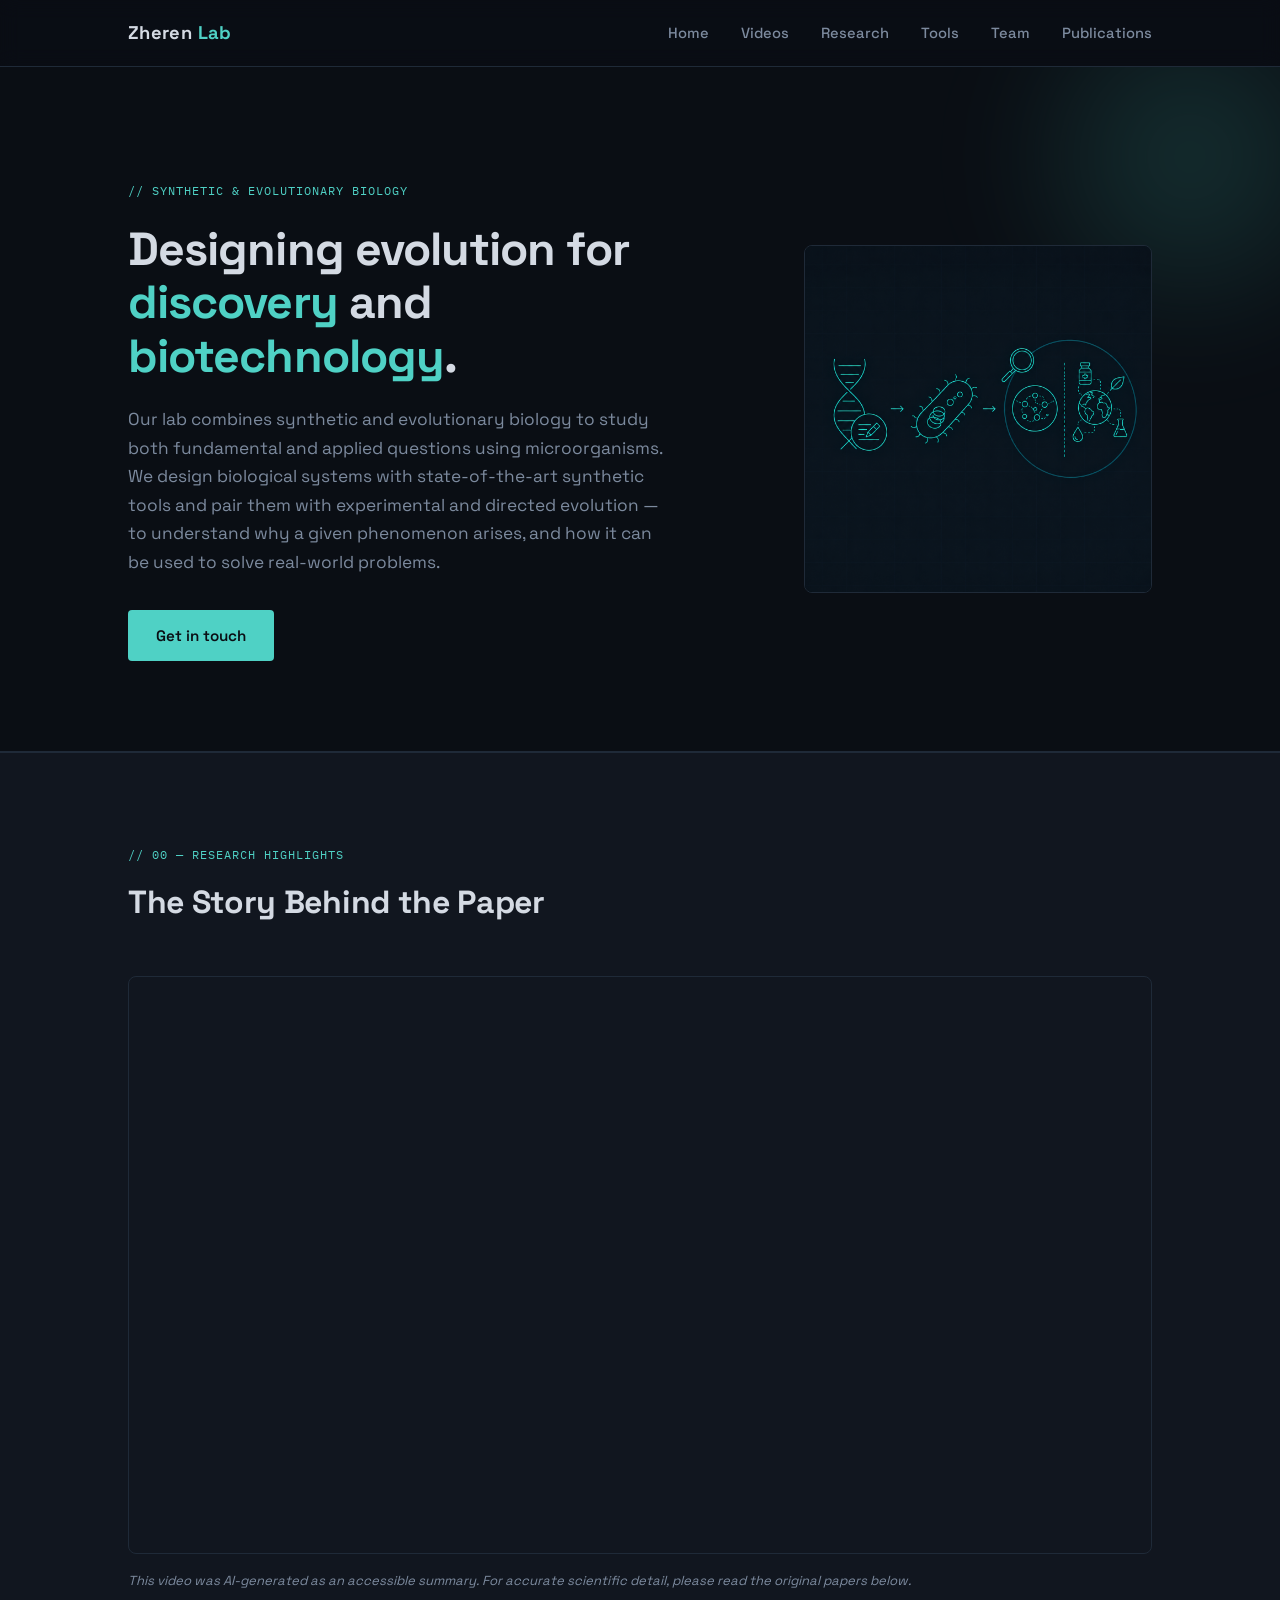
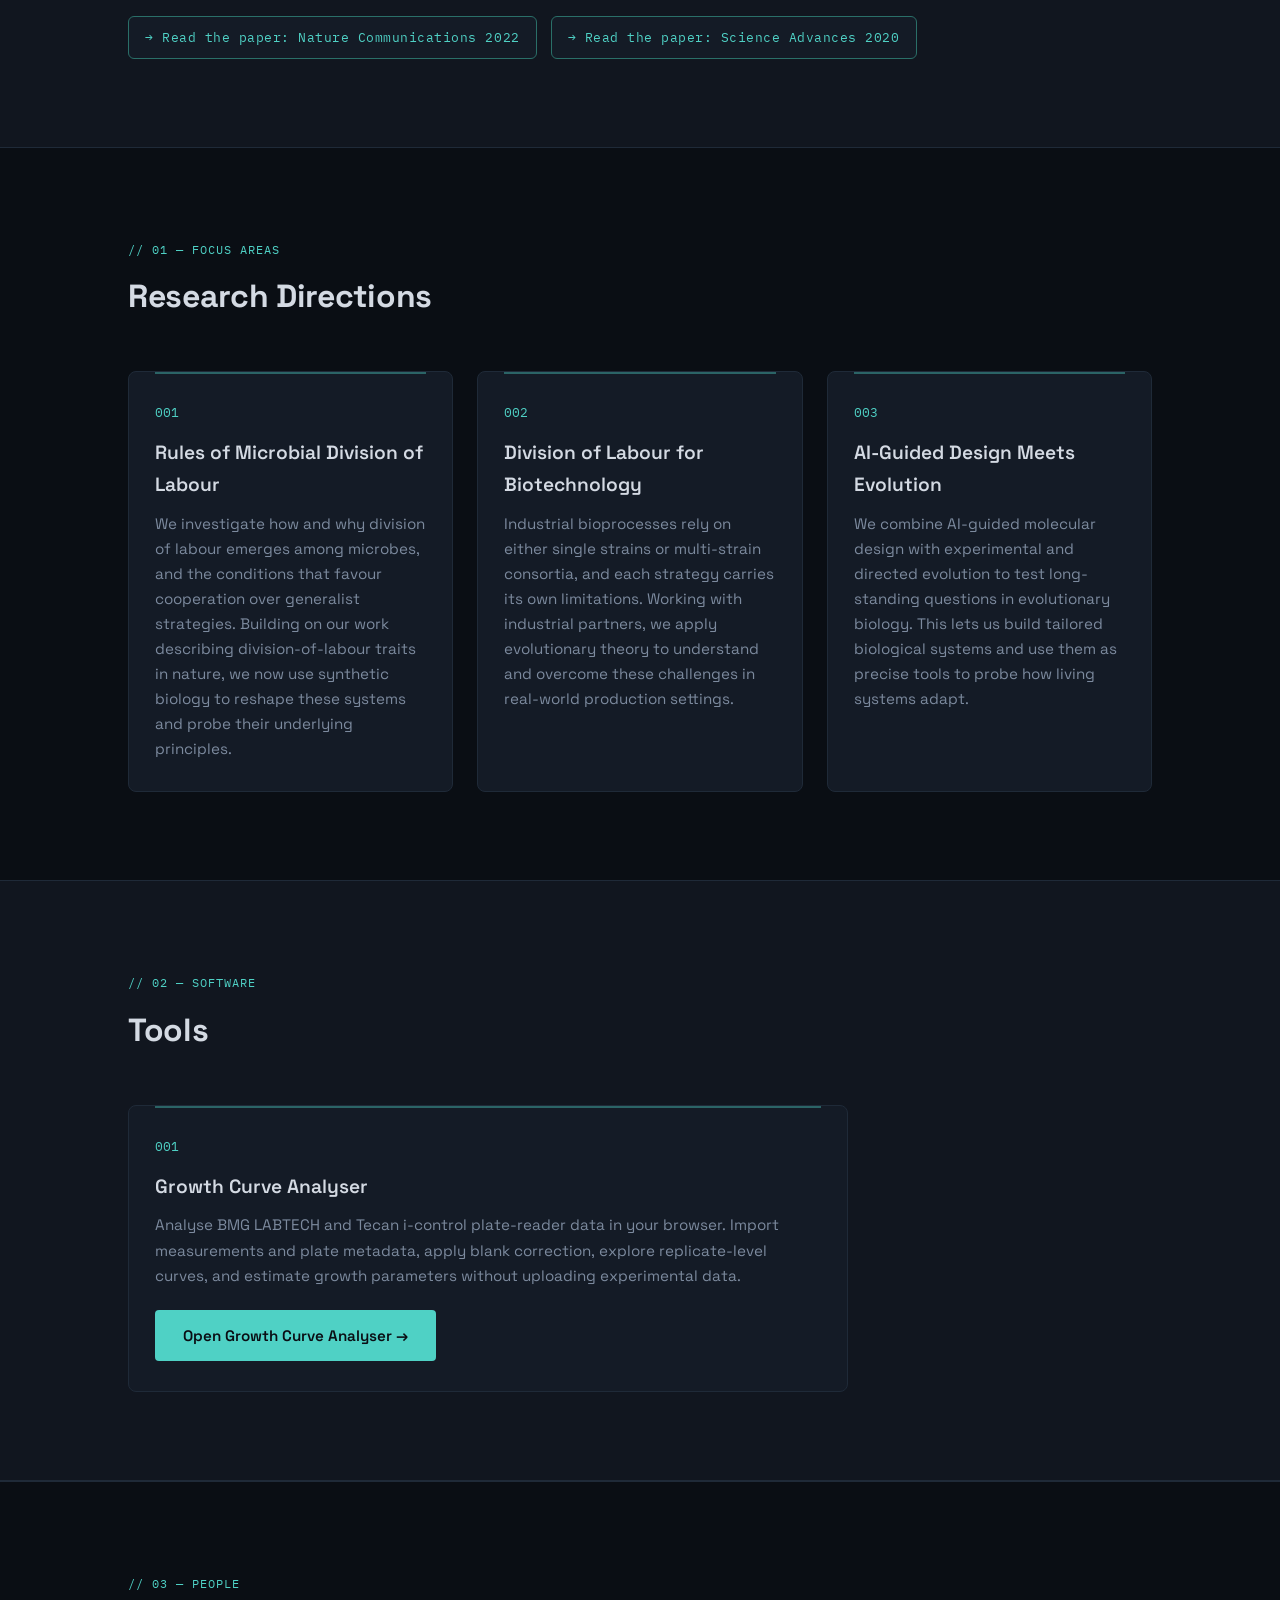
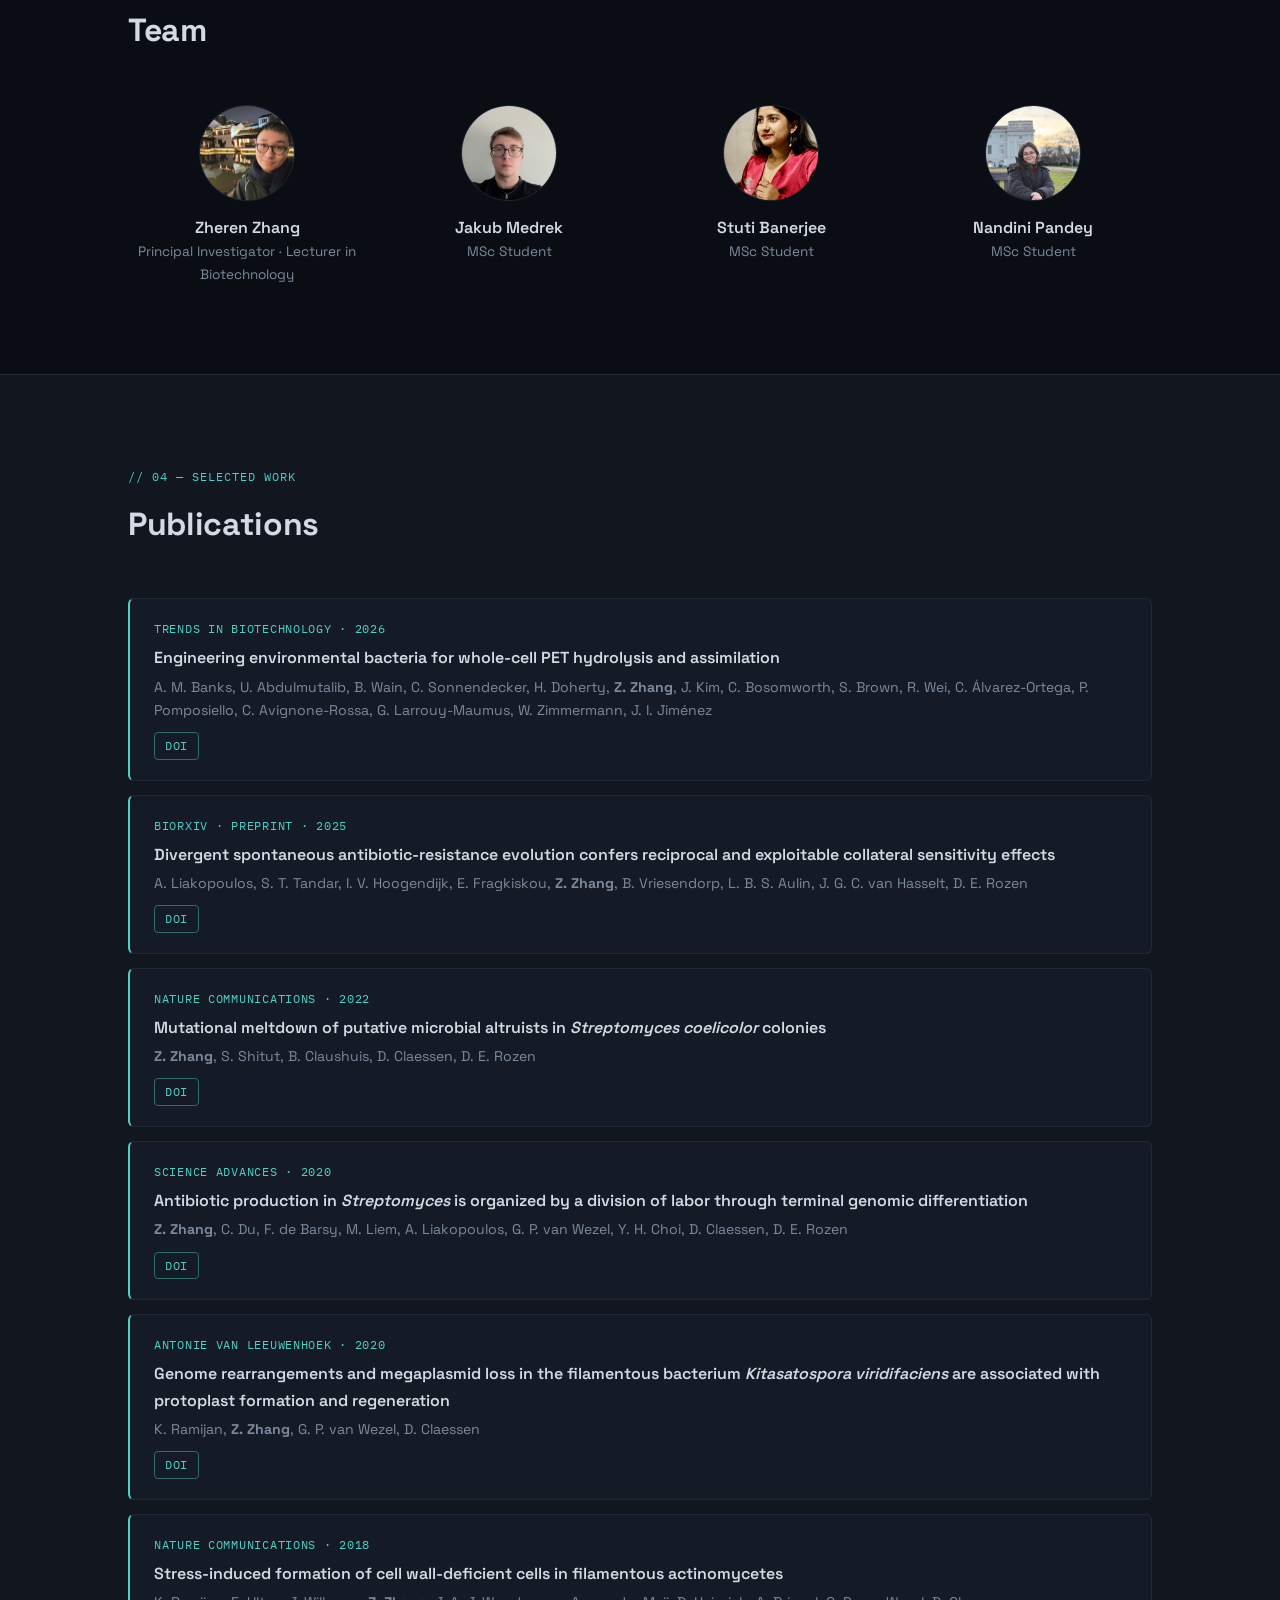
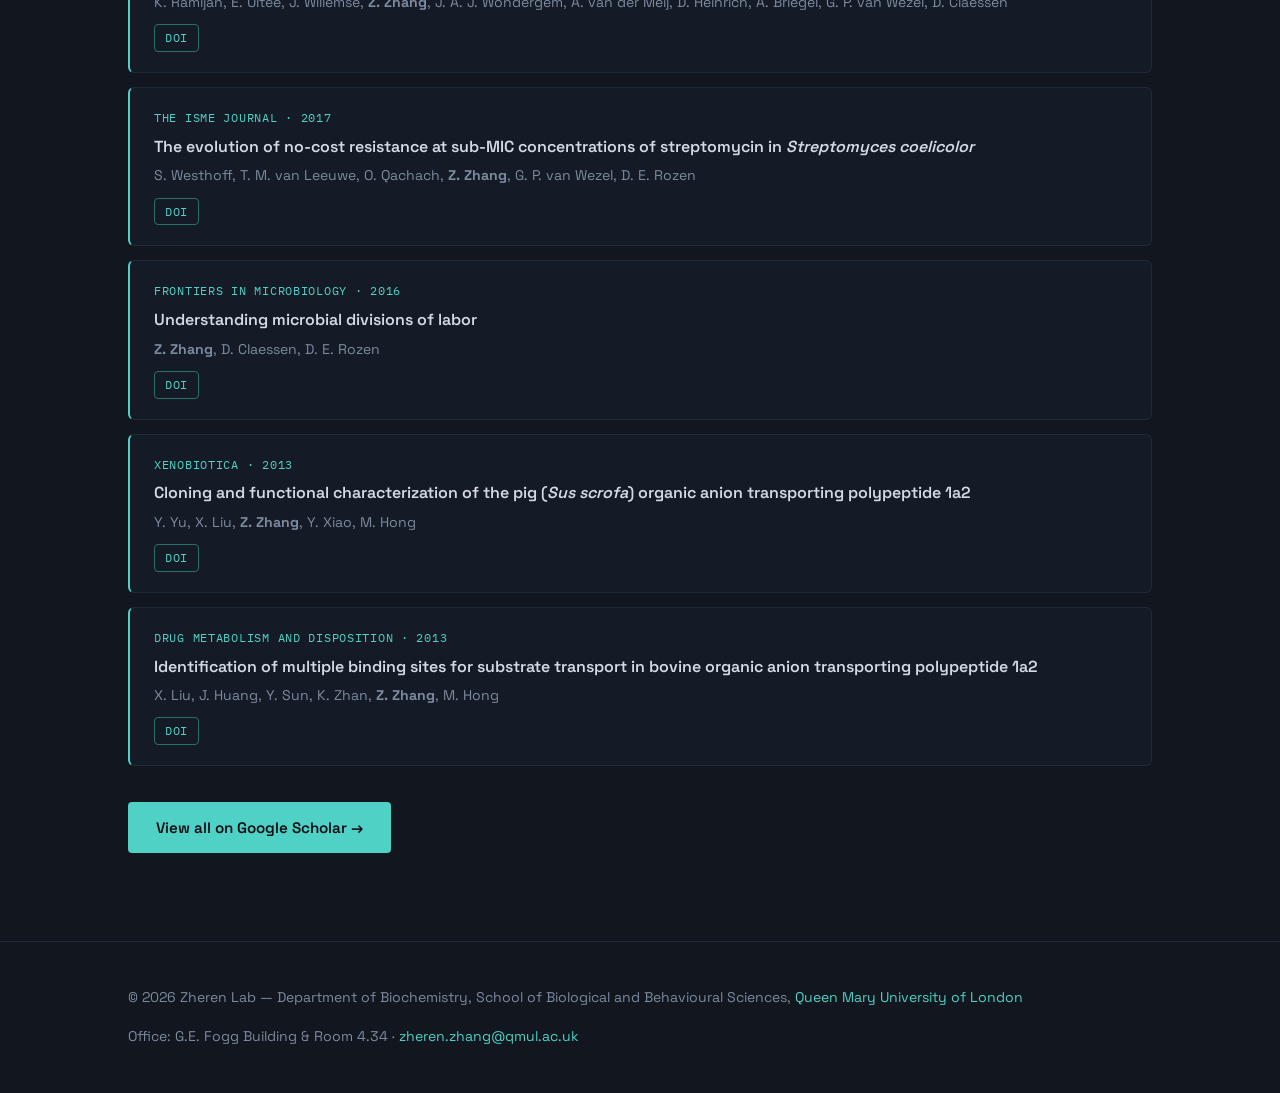
==== index.html @ 453a33a6 "Simplify section rhythm to strict two-tone alternation Replace the #team gradient (bg -> bg-soft ble" ====
<!DOCTYPE html>
<html lang="en">
<head>
    <meta charset="UTF-8">
    <meta name="viewport" content="width=device-width, initial-scale=1.0">
    <title>Zheren Zhang Lab | Synthetic & Evolutionary Biology | Queen Mary University of London</title>
    <meta name="description" content="The Zheren Zhang Lab at Queen Mary University of London combines synthetic and evolutionary biology to study microbial division of labour, for both fundamental discovery and biotechnology.">
    <meta name="keywords" content="Zheren Zhang, Zheren Zhang Lab, synthetic biology, evolutionary biology, division of labour, Streptomyces, directed evolution, Queen Mary University of London, QMUL, microbiology">
    <meta name="author" content="Zheren Zhang">

    <!-- Open Graph: controls how the link looks when shared on social media / messaging apps -->
    <meta property="og:title" content="Zheren Zhang Lab | Synthetic & Evolutionary Biology">
    <meta property="og:description" content="Combining synthetic and evolutionary biology to study microbial division of labour — for discovery and biotechnology.">
    <meta property="og:type" content="website">
    <meta property="og:url" content="https://zherenzhanglab.github.io">

    <link rel="preconnect" href="https://fonts.googleapis.com">
    <link rel="preconnect" href="https://fonts.gstatic.com" crossorigin>
    <link href="https://fonts.googleapis.com/css2?family=Space+Grotesk:wght@400;500;600;700&family=IBM+Plex+Mono:wght@400;500&display=swap" rel="stylesheet">
    <style>
        :root {
            --bg:        #0a0e14;
            --bg-soft:   #11161f;
            --panel:     #141b26;
            --border:    #1f2a38;
            --text:      #d4dae3;
            --text-dim:  #7c8a9e;
            --accent:    #4fd1c5;
            --accent-dim:#2a6f68;
        }

        * { margin: 0; padding: 0; box-sizing: border-box; }

        html { scroll-behavior: smooth; }

        body {
            background: var(--bg);
            color: var(--text);
            font-family: 'Space Grotesk', sans-serif;
            line-height: 1.65;
            -webkit-font-smoothing: antialiased;
        }

        .container {
            max-width: 1080px;
            margin: 0 auto;
            padding: 0 28px;
            position: relative;
            z-index: 1;
        }

        .mono {
            font-family: 'IBM Plex Mono', monospace;
            font-size: 0.78rem;
            letter-spacing: 0.08em;
            text-transform: uppercase;
            color: var(--accent);
        }

        /* ---------- NAV ---------- */
        nav {
            position: sticky;
            top: 0;
            z-index: 50;
            background: rgba(10, 14, 20, 0.85);
            backdrop-filter: blur(10px);
            border-bottom: 1px solid var(--border);
        }
        nav .container {
            display: flex;
            justify-content: space-between;
            align-items: center;
            padding-top: 18px;
            padding-bottom: 18px;
        }
        .logo {
            font-weight: 700;
            font-size: 1.15rem;
            letter-spacing: 0.02em;
        }
        .logo span { color: var(--accent); }
        .nav-links { display: flex; gap: 32px; }
        .nav-links a {
            color: var(--text-dim);
            text-decoration: none;
            font-size: 0.92rem;
            font-weight: 500;
            transition: color 0.2s ease;
        }
        .nav-links a:hover { color: var(--accent); }

        /* ---------- HERO ---------- */
        header {
            padding: 110px 0 90px;
            border-bottom: 1px solid var(--border);
            position: relative;
            overflow: hidden;
        }
        header::after {
            content: "";
            position: absolute;
            top: -120px;
            right: -120px;
            width: 420px;
            height: 420px;
            background: radial-gradient(circle, var(--accent-dim) 0%, transparent 70%);
            opacity: 0.35;
            filter: blur(40px);
        }
        .hero-grid {
            display: grid;
            grid-template-columns: 1.8fr 1fr;
            gap: 50px;
            align-items: center;
        }
        .hero-visual {
            aspect-ratio: 1 / 1;
            border: 1px solid var(--border);
            border-radius: 8px;
            overflow: hidden;
        }
        .hero-visual img {
            display: block;
            width: 100%;
            height: 100%;
            object-fit: cover;
        }
        .hero-tag { margin-bottom: 22px; display: inline-block; }
        h1.hero-title {
            font-size: 2.9rem;
            font-weight: 700;
            line-height: 1.15;
            letter-spacing: -0.02em;
            margin-bottom: 22px;
        }
        h1.hero-title .glow { color: var(--accent); }
        .hero-text {
            color: var(--text-dim);
            font-size: 1.08rem;
            max-width: 540px;
            margin-bottom: 34px;
        }
        .btn {
            display: inline-block;
            background: var(--accent);
            color: var(--bg);
            font-weight: 600;
            font-size: 0.95rem;
            padding: 13px 28px;
            border-radius: 4px;
            text-decoration: none;
            transition: transform 0.15s ease, box-shadow 0.2s ease;
        }
        .btn:hover {
            transform: translateY(-2px);
            box-shadow: 0 8px 24px rgba(79, 209, 197, 0.25);
        }

        /* ---------- SECTIONS ---------- */
        section { padding: 88px 0; }
        .section-head { margin-bottom: 48px; }
        .section-head h2 {
            font-size: 2rem;
            font-weight: 700;
            letter-spacing: -0.01em;
            margin-top: 8px;
        }

        .cards {
            display: grid;
            grid-template-columns: repeat(3, 1fr);
            gap: 24px;
        }
        .card {
            background: var(--panel);
            border: 1px solid var(--border);
            border-radius: 8px;
            padding: 30px 26px;
            transition: border-color 0.25s ease, transform 0.25s ease;
            position: relative;
        }
        .card::before {
            content: "";
            position: absolute;
            top: 0; left: 26px; right: 26px;
            height: 2px;
            background: var(--accent);
            opacity: 0.4;
            transition: opacity 0.25s ease;
        }
        .card:hover {
            border-color: var(--accent-dim);
            transform: translateY(-4px);
        }
        .card:hover::before { opacity: 1; }
        .card .num {
            font-family: 'IBM Plex Mono', monospace;
            font-size: 0.8rem;
            color: var(--accent);
            margin-bottom: 14px;
        }
        .card h3 {
            font-size: 1.2rem;
            font-weight: 600;
            margin-bottom: 10px;
        }
        .card p {
            color: var(--text-dim);
            font-size: 0.95rem;
        }

        /* team + publications */
        .alt { background: var(--bg-soft); border-block: 1px solid var(--border); }

        /* Major sections alternate strictly between the site's two existing tones,
           Tone A (--bg) and Tone B (--bg-soft): header=A, videos=B (.alt), research=A,
           tools=B (.alt), team=A, publications=B. #team and #publications need explicit
           overrides here since #team already carries the shared .alt class (for its
           border-block) but must render as Tone A, not Tone B. No third tone. */
        #team { background: var(--bg); }
        #publications { background: var(--bg-soft); }

        .team-grid {
            display: grid;
            grid-template-columns: repeat(4, 1fr);
            gap: 24px;
        }
        .member {
            text-align: center;
        }
        .avatar {
            width: 96px;
            height: 96px;
            margin: 0 auto 14px;
            border-radius: 50%;
            background: var(--panel);
            border: 1px solid var(--border);
            display: flex;
            align-items: center;
            justify-content: center;
            color: var(--accent);
            font-family: 'IBM Plex Mono', monospace;
            font-size: 1.4rem;
        }
        .avatar img {
            width: 100%;
            height: 100%;
            object-fit: cover;
            border-radius: 50%;
        }
        .member .name { font-weight: 600; font-size: 1rem; }
        .member .role { color: var(--text-dim); font-size: 0.85rem; }

        .pub-list { display: flex; flex-direction: column; gap: 14px; }
        .pub {
            background: var(--panel);
            border: 1px solid var(--border);
            border-left: 2px solid var(--accent);
            border-radius: 6px;
            padding: 20px 24px;
        }
        .pub .venue {
            font-family: 'IBM Plex Mono', monospace;
            font-size: 0.75rem;
            color: var(--accent);
            text-transform: uppercase;
            letter-spacing: 0.06em;
        }
        .pub .title { font-weight: 600; margin: 6px 0 4px; }
        .pub .authors { color: var(--text-dim); font-size: 0.88rem; }

        .pub-link {
            display: inline-block;
            margin-top: 10px;
            font-family: 'IBM Plex Mono', monospace;
            font-size: 0.75rem;
            letter-spacing: 0.06em;
            color: var(--accent);
            text-decoration: none;
            border: 1px solid var(--accent-dim);
            padding: 3px 10px;
            border-radius: 4px;
            transition: background 0.2s ease;
        }
        .pub-link:hover { background: var(--accent-dim); }

        /* ---------- TOOLS ---------- */
        .tool-card {
            max-width: 720px;
        }
        .tool-card .btn {
            margin-top: 22px;
        }

        /* ---------- VIDEO ---------- */
        .video-wrap {
            position: relative;
            width: 100%;
            padding-top: 56.25%;
            border: 1px solid var(--border);
            border-radius: 8px;
            overflow: hidden;
        }
        .video-wrap iframe {
            position: absolute;
            top: 0; left: 0;
            width: 100%; height: 100%;
            border: 0;
        }
        .video-links {
            display: flex;
            flex-wrap: wrap;
            gap: 14px;
            margin-top: 24px;
        }
        .video-link {
            display: inline-block;
            font-family: 'IBM Plex Mono', monospace;
            font-size: 0.8rem;
            letter-spacing: 0.04em;
            color: var(--accent);
            text-decoration: none;
            background: var(--panel);
            border: 1px solid var(--accent-dim);
            padding: 10px 16px;
            border-radius: 6px;
            transition: background 0.2s ease, transform 0.15s ease;
        }
        .video-link:hover {
            background: var(--accent-dim);
            transform: translateY(-2px);
        }
        .video-note {
            margin-top: 16px;
            font-size: 0.82rem;
            color: var(--text-dim);
            font-style: italic;
        }

        /* highlight a publication when linked to */
        .pub:target {
            border-color: var(--accent);
            box-shadow: 0 0 0 1px var(--accent);
        }

        /* ---------- FOOTER ---------- */
        footer {
            border-top: 1px solid var(--border);
            padding: 44px 0;
            background: var(--bg-soft);
        }
        footer .container {
            display: flex;
            justify-content: space-between;
            align-items: center;
            flex-wrap: wrap;
            gap: 16px;
        }
        footer p { color: var(--text-dim); font-size: 0.88rem; }
        footer a { color: var(--accent); text-decoration: none; }

        /* ---------- RESPONSIVE ---------- */
        @media (max-width: 860px) {
            nav .container { flex-wrap: wrap; gap: 12px 20px; }
            .hero-grid { grid-template-columns: 1fr; }
            .hero-visual { max-width: 280px; }
            .cards { grid-template-columns: 1fr; }
            .team-grid { grid-template-columns: repeat(2, 1fr); }
            h1.hero-title { font-size: 2.2rem; }
            .nav-links { gap: 18px; }
        }

        @media (max-width: 560px) {
            nav .container { align-items: flex-start; }
            .nav-links { gap: 8px 14px; flex-wrap: wrap; }
            .nav-links a { font-size: 0.82rem; }
        }

        /* entrance animation */
        .reveal {
            opacity: 0;
            transform: translateY(16px);
            animation: rise 0.7s ease forwards;
        }
        @keyframes rise {
            to { opacity: 1; transform: translateY(0); }
        }
        .d1 { animation-delay: 0.05s; }
        .d2 { animation-delay: 0.15s; }
        .d3 { animation-delay: 0.25s; }
    </style>
</head>
<body>

    <nav>
        <div class="container">
            <div class="logo">Zheren<span> Lab</span></div>
            <div class="nav-links">
                <a href="#home">Home</a>
                <a href="#videos">Videos</a>
                <a href="#research">Research</a>
                <a href="#tools">Tools</a>
                <a href="#team">Team</a>
                <a href="#publications">Publications</a>
            </div>
        </div>
    </nav>

    <header id="home">
        <div class="container hero-grid">
            <div>
                <span class="mono hero-tag reveal d1">// Synthetic &amp; Evolutionary Biology</span>
                <h1 class="hero-title reveal d2">
                    Designing evolution for <span class="glow">discovery</span> and <span class="glow">biotechnology</span>.
                </h1>
                <p class="hero-text reveal d3">
                    Our lab combines synthetic and evolutionary biology to study both fundamental
                    and applied questions using microorganisms. We design biological systems with
                    state-of-the-art synthetic tools and pair them with experimental and directed
                    evolution — to understand why a given phenomenon arises, and how it can be
                    used to solve real-world problems.
                </p>
                <a href="mailto:zheren.zhang@qmul.ac.uk" class="btn reveal d3">Get in touch</a>
            </div>
            <div class="hero-visual reveal d3">
                <img src="images/hero.png" alt="From synthetic design to fundamental and applied questions">
            </div>
        </div>
    </header>

    <section id="videos" class="alt">
        <div class="container">
            <div class="section-head">
                <span class="mono">// 00 — Research highlights</span>
                <h2>The Story Behind the Paper</h2>
            </div>
            <div class="video-wrap">
                <iframe src="https://www.youtube.com/embed/NAurEBm6OWM"
                        title="Research video"
                        allow="accelerometer; autoplay; clipboard-write; encrypted-media; gyroscope; picture-in-picture"
                        allowfullscreen></iframe>
            </div>
            <p class="video-note">This video was AI-generated as an accessible summary. For accurate scientific detail, please read the original papers below.</p>
            <div class="video-links">
                <a href="#pub-2022-meltdown" class="video-link">→ Read the paper: Nature Communications 2022</a>
                <a href="#pub-2020-divisionoflabor" class="video-link">→ Read the paper: Science Advances 2020</a>
            </div>
        </div>
    </section>

    <section id="research">
        <div class="container">
            <div class="section-head">
                <span class="mono">// 01 — Focus areas</span>
                <h2>Research Directions</h2>
            </div>
            <div class="cards">
                <div class="card">
                    <div class="num">001</div>
                    <h3>Rules of Microbial Division of Labour</h3>
                    <p>We investigate how and why division of labour emerges among microbes, and the conditions that favour cooperation over generalist strategies. Building on our work describing division-of-labour traits in nature, we now use synthetic biology to reshape these systems and probe their underlying principles.</p>
                </div>
                <div class="card">
                    <div class="num">002</div>
                    <h3>Division of Labour for Biotechnology</h3>
                    <p>Industrial bioprocesses rely on either single strains or multi-strain consortia, and each strategy carries its own limitations. Working with industrial partners, we apply evolutionary theory to understand and overcome these challenges in real-world production settings.</p>
                </div>
                <div class="card">
                    <div class="num">003</div>
                    <h3>AI-Guided Design Meets Evolution</h3>
                    <p>We combine AI-guided molecular design with experimental and directed evolution to test long-standing questions in evolutionary biology. This lets us build tailored biological systems and use them as precise tools to probe how living systems adapt.</p>
                </div>
            </div>
        </div>
    </section>

    <section id="tools" class="alt">
        <div class="container">
            <div class="section-head">
                <span class="mono">// 02 — Software</span>
                <h2>Tools</h2>
            </div>
            <div class="card tool-card">
                <div class="num">001</div>
                <h3>Growth Curve Analyser</h3>
                <p>Analyse BMG LABTECH and Tecan i-control plate-reader data in your browser. Import measurements and plate metadata, apply blank correction, explore replicate-level curves, and estimate growth parameters without uploading experimental data.</p>
                <a href="tools/growth-curve-analyser/" class="btn">Open Growth Curve Analyser →</a>
            </div>
        </div>
    </section>

<section id="team" class="alt">
        <div class="container">
            <div class="section-head">
                <span class="mono">// 03 — People</span>
                <h2>Team</h2>
            </div>
            <div class="team-grid">
                <div class="member">
                    <div class="avatar">
                        <img src="images/zheren.JPG" alt="Zheren Zhang">
                    </div>
                    <div class="name">Zheren Zhang</div>
                    <div class="role">Principal Investigator · Lecturer in Biotechnology</div>
                </div>
                <div class="member">
                        <div class="avatar">
                        <img src="images/jakub.jpg" alt="Jakub Medrek">
                    </div>
                    <div class="name">Jakub Medrek</div>
                    <div class="role">MSc Student</div>
                </div>
                <div class="member">
                    <div class="avatar">
                        <img src="images/stuti.jpeg" alt="Stuti Banerjee">
                    </div>
                    <div class="name">Stuti Banerjee</div>
                    <div class="role">MSc Student</div>
                </div>
                <div class="member">
                    <div class="avatar">
                        <img src="images/nandini.jpeg" alt="Nandini Pandey">
                    </div>
                    <div class="name">Nandini Pandey</div>
                    <div class="role">MSc Student</div>
                </div>
            </div>
        </div>
    </section>

    <section id="publications">
        <div class="container">
            <div class="section-head">
                <span class="mono">// 04 — Selected work</span>
                <h2>Publications</h2>
            </div>
            <div class="pub-list">

                <div class="pub" id="pub-2026-pet">
                    <div class="venue">Trends in Biotechnology · 2026</div>
                    <div class="title">Engineering environmental bacteria for whole-cell PET hydrolysis and assimilation</div>
                    <div class="authors">A. M. Banks, U. Abdulmutalib, B. Wain, C. Sonnendecker, H. Doherty, <strong>Z. Zhang</strong>, J. Kim, C. Bosomworth, S. Brown, R. Wei, C. Álvarez-Ortega, P. Pomposiello, C. Avignone-Rossa, G. Larrouy-Maumus, W. Zimmermann, J. I. Jiménez</div>
                    <a href="https://doi.org/10.1016/j.tibtech.2026.06.008" target="_blank" rel="noopener" class="pub-link">DOI</a>
                </div>

                <div class="pub" id="pub-2025-collateral">
                    <div class="venue">bioRxiv · Preprint · 2025</div>
                    <div class="title">Divergent spontaneous antibiotic-resistance evolution confers reciprocal and exploitable collateral sensitivity effects</div>
                    <div class="authors">A. Liakopoulos, S. T. Tandar, I. V. Hoogendijk, E. Fragkiskou, <strong>Z. Zhang</strong>, B. Vriesendorp, L. B. S. Aulin, J. G. C. van Hasselt, D. E. Rozen</div>
                    <a href="https://doi.org/10.1101/2025.09.22.677096" target="_blank" rel="noopener" class="pub-link">DOI</a>
                </div>

                <div class="pub" id="pub-2022-meltdown">
                    <div class="venue">Nature Communications · 2022</div>
                    <div class="title">Mutational meltdown of putative microbial altruists in <em>Streptomyces coelicolor</em> colonies</div>
                    <div class="authors"><strong>Z. Zhang</strong>, S. Shitut, B. Claushuis, D. Claessen, D. E. Rozen</div>
                    <a href="https://doi.org/10.1038/s41467-022-29924-y" target="_blank" rel="noopener" class="pub-link">DOI</a>
                </div>

                <div class="pub" id="pub-2020-divisionoflabor">
                    <div class="venue">Science Advances · 2020</div>
                    <div class="title">Antibiotic production in <em>Streptomyces</em> is organized by a division of labor through terminal genomic differentiation</div>
                    <div class="authors"><strong>Z. Zhang</strong>, C. Du, F. de Barsy, M. Liem, A. Liakopoulos, G. P. van Wezel, Y. H. Choi, D. Claessen, D. E. Rozen</div>
                    <a href="https://doi.org/10.1126/sciadv.aay5781" target="_blank" rel="noopener" class="pub-link">DOI</a>
                </div>

                <div class="pub" id="pub-2020-kitasatospora">
                    <div class="venue">Antonie van Leeuwenhoek · 2020</div>
                    <div class="title">Genome rearrangements and megaplasmid loss in the filamentous bacterium <em>Kitasatospora viridifaciens</em> are associated with protoplast formation and regeneration</div>
                    <div class="authors">K. Ramijan, <strong>Z. Zhang</strong>, G. P. van Wezel, D. Claessen</div>
                    <a href="https://doi.org/10.1007/s10482-020-01393-7" target="_blank" rel="noopener" class="pub-link">DOI</a>
                </div>

                <div class="pub" id="pub-2018-cellwalldeficient">
                    <div class="venue">Nature Communications · 2018</div>
                    <div class="title">Stress-induced formation of cell wall-deficient cells in filamentous actinomycetes</div>
                    <div class="authors">K. Ramijan, E. Ultee, J. Willemse, <strong>Z. Zhang</strong>, J. A. J. Wondergem, A. van der Meij, D. Heinrich, A. Briegel, G. P. van Wezel, D. Claessen</div>
                    <a href="https://doi.org/10.1038/s41467-018-07560-9" target="_blank" rel="noopener" class="pub-link">DOI</a>
                </div>

                <div class="pub" id="pub-2017-nocostresistance">
                    <div class="venue">The ISME Journal · 2017</div>
                    <div class="title">The evolution of no-cost resistance at sub-MIC concentrations of streptomycin in <em>Streptomyces coelicolor</em></div>
                    <div class="authors">S. Westhoff, T. M. van Leeuwe, O. Qachach, <strong>Z. Zhang</strong>, G. P. van Wezel, D. E. Rozen</div>
                    <a href="https://doi.org/10.1038/ismej.2016.194" target="_blank" rel="noopener" class="pub-link">DOI</a>
                </div>

                <div class="pub" id="pub-2016-divisionsoflabor">
                    <div class="venue">Frontiers in Microbiology · 2016</div>
                    <div class="title">Understanding microbial divisions of labor</div>
                    <div class="authors"><strong>Z. Zhang</strong>, D. Claessen, D. E. Rozen</div>
                    <a href="https://doi.org/10.3389/fmicb.2016.02070" target="_blank" rel="noopener" class="pub-link">DOI</a>
                </div>

                <div class="pub" id="pub-2013-pigoatp">
                    <div class="venue">Xenobiotica · 2013</div>
                    <div class="title">Cloning and functional characterization of the pig (<em>Sus scrofa</em>) organic anion transporting polypeptide 1a2</div>
                    <div class="authors">Y. Yu, X. Liu, <strong>Z. Zhang</strong>, Y. Xiao, M. Hong</div>
                    <a href="https://doi.org/10.3109/00498254.2012.760762" target="_blank" rel="noopener" class="pub-link">DOI</a>
                </div>

                <div class="pub" id="pub-2013-oatp1a2">
                    <div class="venue">Drug Metabolism and Disposition · 2013</div>
                    <div class="title">Identification of multiple binding sites for substrate transport in bovine organic anion transporting polypeptide 1a2</div>
                    <div class="authors">X. Liu, J. Huang, Y. Sun, K. Zhan, <strong>Z. Zhang</strong>, M. Hong</div>
                    <a href="https://doi.org/10.1124/dmd.112.047910" target="_blank" rel="noopener" class="pub-link">DOI</a>
                </div>

            </div>

            <div style="margin-top: 36px;">
                <a href="https://scholar.google.com/citations?user=-axB_zoAAAAJ&hl=en" target="_blank" rel="noopener" class="btn">View all on Google Scholar →</a>
            </div>
        </div>
    </section>

    <footer>
        <div class="container">
            <p>© 2026 Zheren Lab — Department of Biochemistry, School of Biological and Behavioural Sciences, <a href="https://www.qmul.ac.uk/sbbs/staff/zheren-zhang.html" target="_blank" rel="noopener">Queen Mary University of London</a></p>
            <p>Office: G.E. Fogg Building &amp; Room 4.34 · <a href="mailto:zheren.zhang@qmul.ac.uk">zheren.zhang@qmul.ac.uk</a></p>
        </div>
    </footer>

</body>
</html>
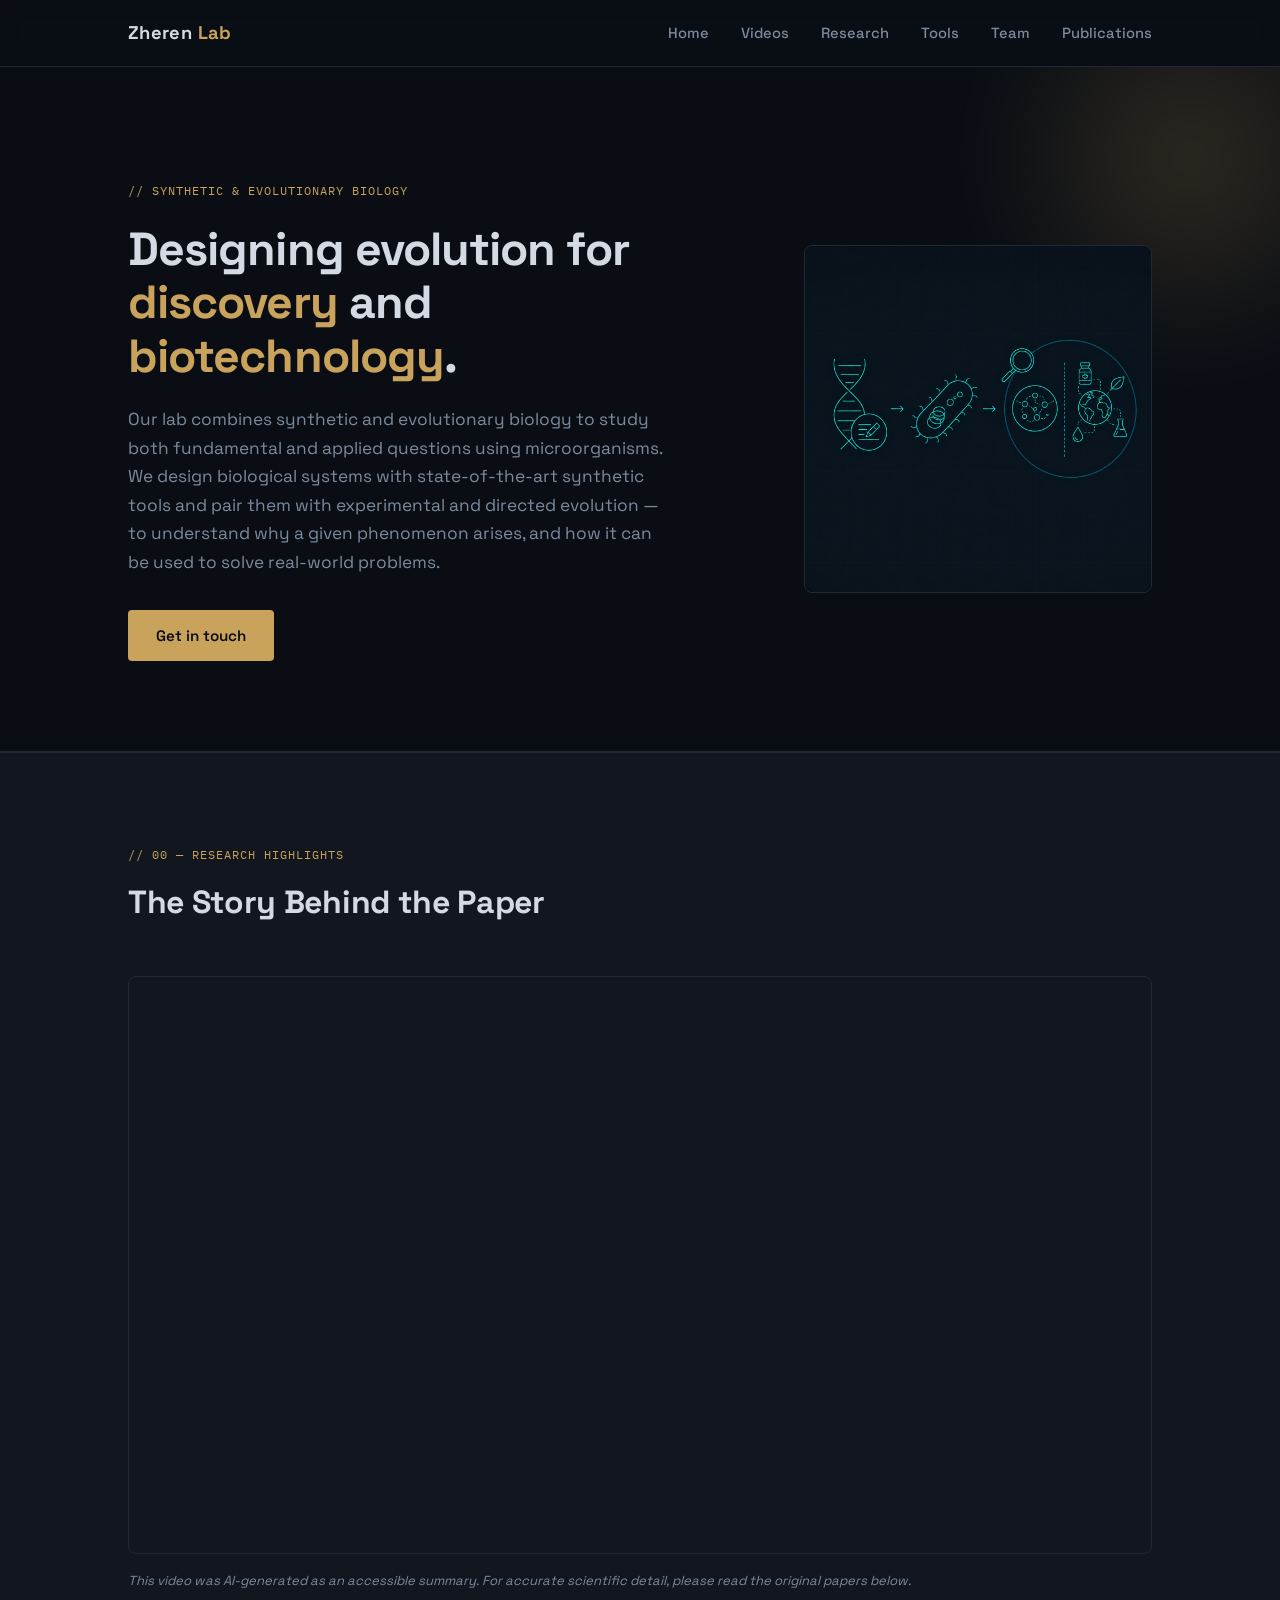
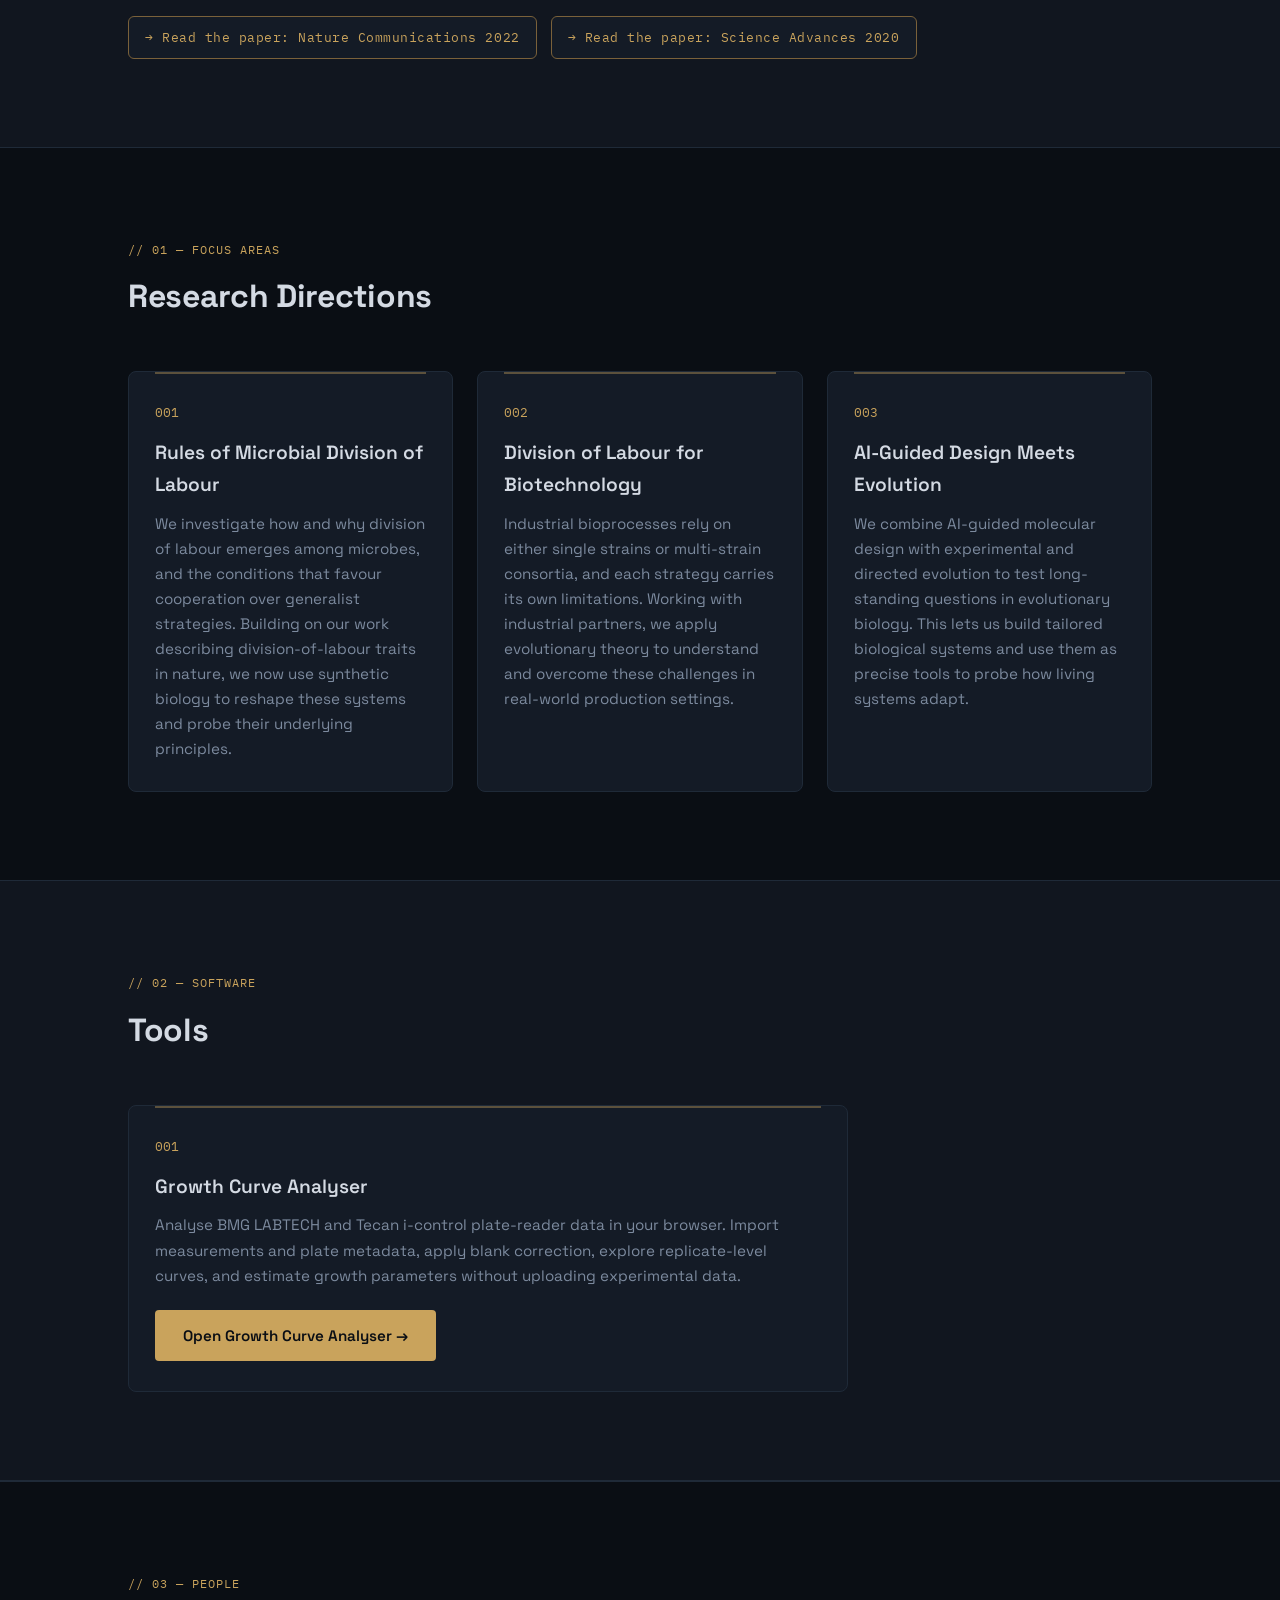
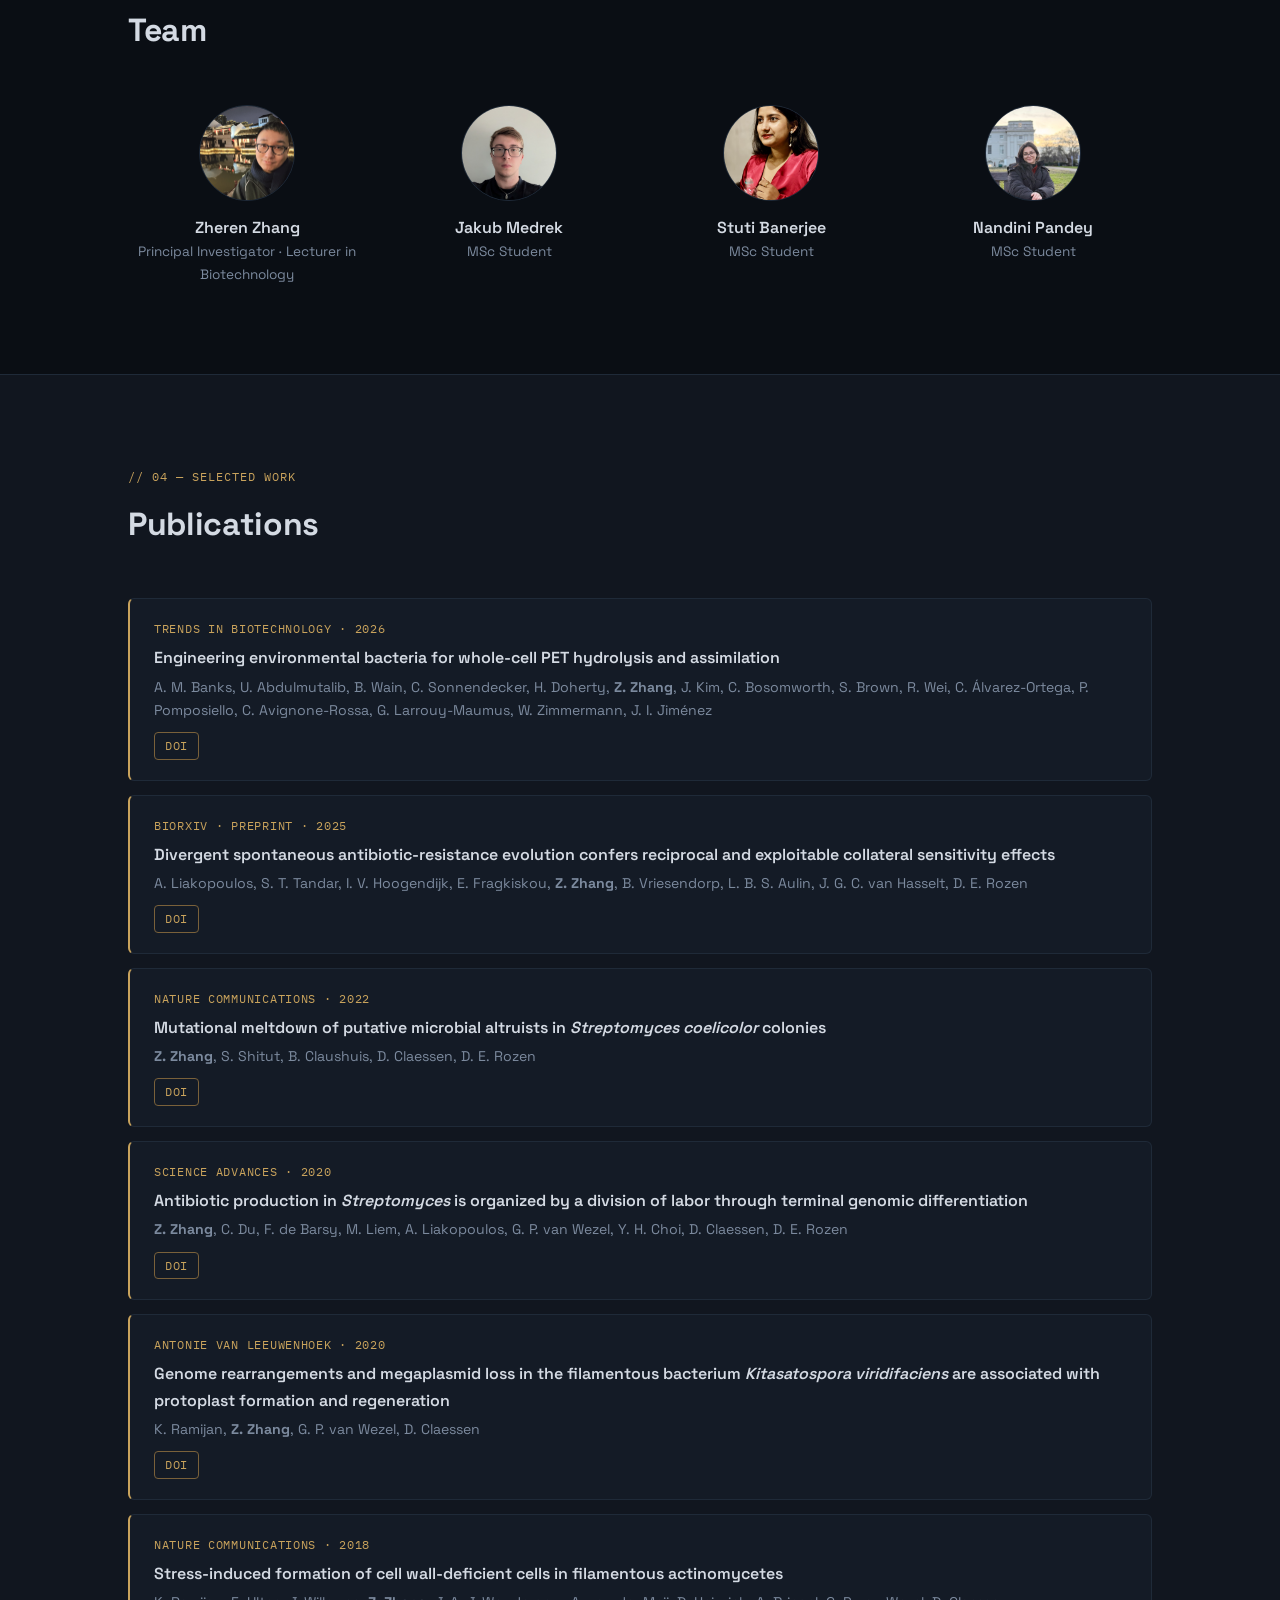
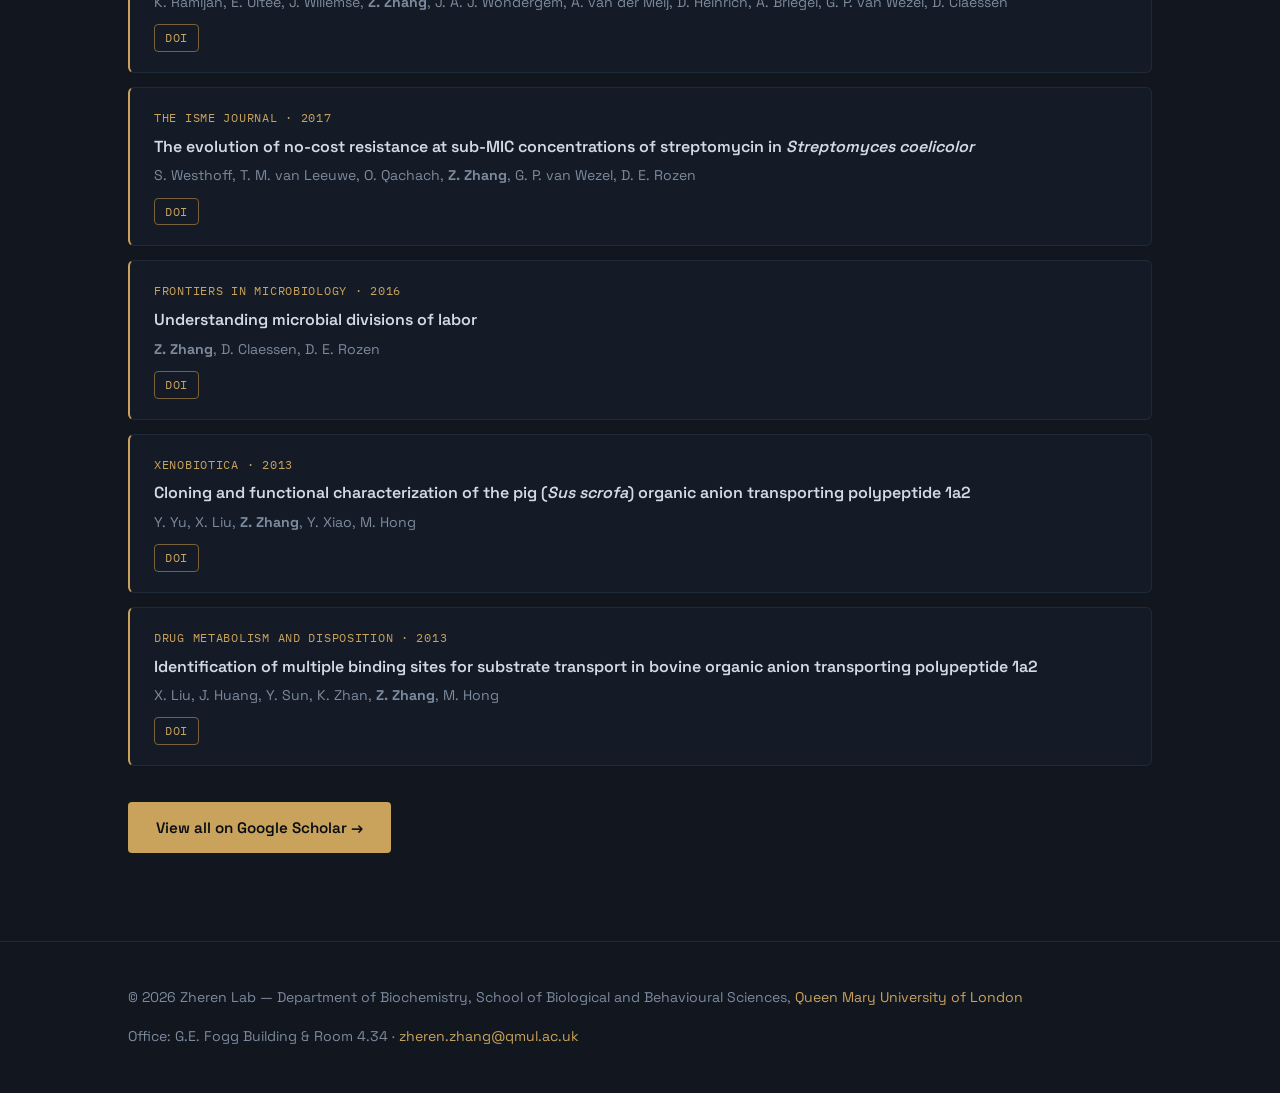
==== commit 3f2f13ea: "Replace bright cyan accent with muted amber Swap --accent/--accent-dim from a bright cyan-teal (#4fd" ====
--- a/index.html
+++ b/index.html
@@ -25,8 +25,8 @@
             --border:    #1f2a38;
             --text:      #d4dae3;
             --text-dim:  #7c8a9e;
-            --accent:    #4fd1c5;
-            --accent-dim:#2a6f68;
+            --accent:    #c9a35c;
+            --accent-dim:#7a613a;
         }
 
         * { margin: 0; padding: 0; box-sizing: border-box; }
@@ -153,7 +153,7 @@
         }
         .btn:hover {
             transform: translateY(-2px);
-            box-shadow: 0 8px 24px rgba(79, 209, 197, 0.25);
+            box-shadow: 0 8px 24px rgba(201, 163, 92, 0.25);
         }
 
         /* ---------- SECTIONS ---------- */
@@ -282,7 +282,7 @@
             border-radius: 4px;
             transition: background 0.2s ease;
         }
-        .pub-link:hover { background: var(--accent-dim); }
+        .pub-link:hover { background: var(--accent-dim); color: #fff; }
 
         /* ---------- TOOLS ---------- */
         .tool-card {
@@ -328,6 +328,7 @@
         }
         .video-link:hover {
             background: var(--accent-dim);
+            color: #fff;
             transform: translateY(-2px);
         }
         .video-note {
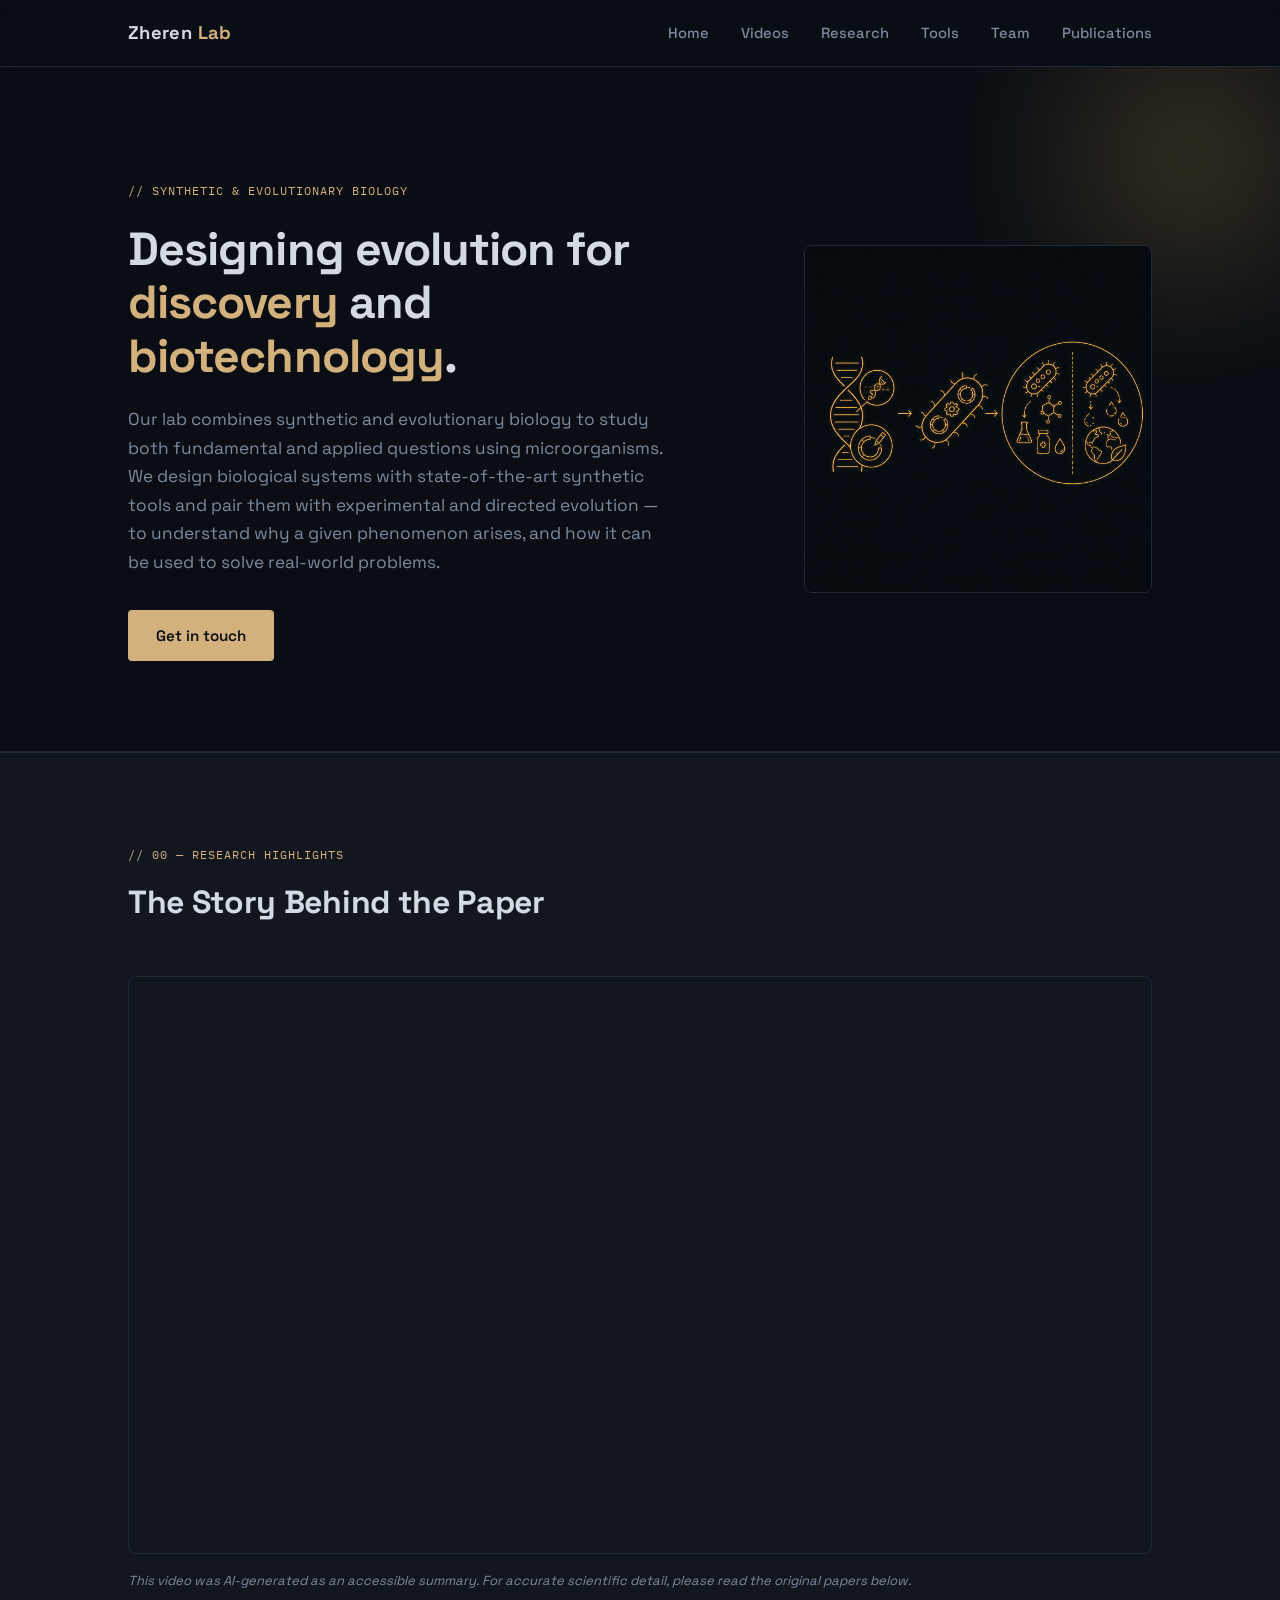
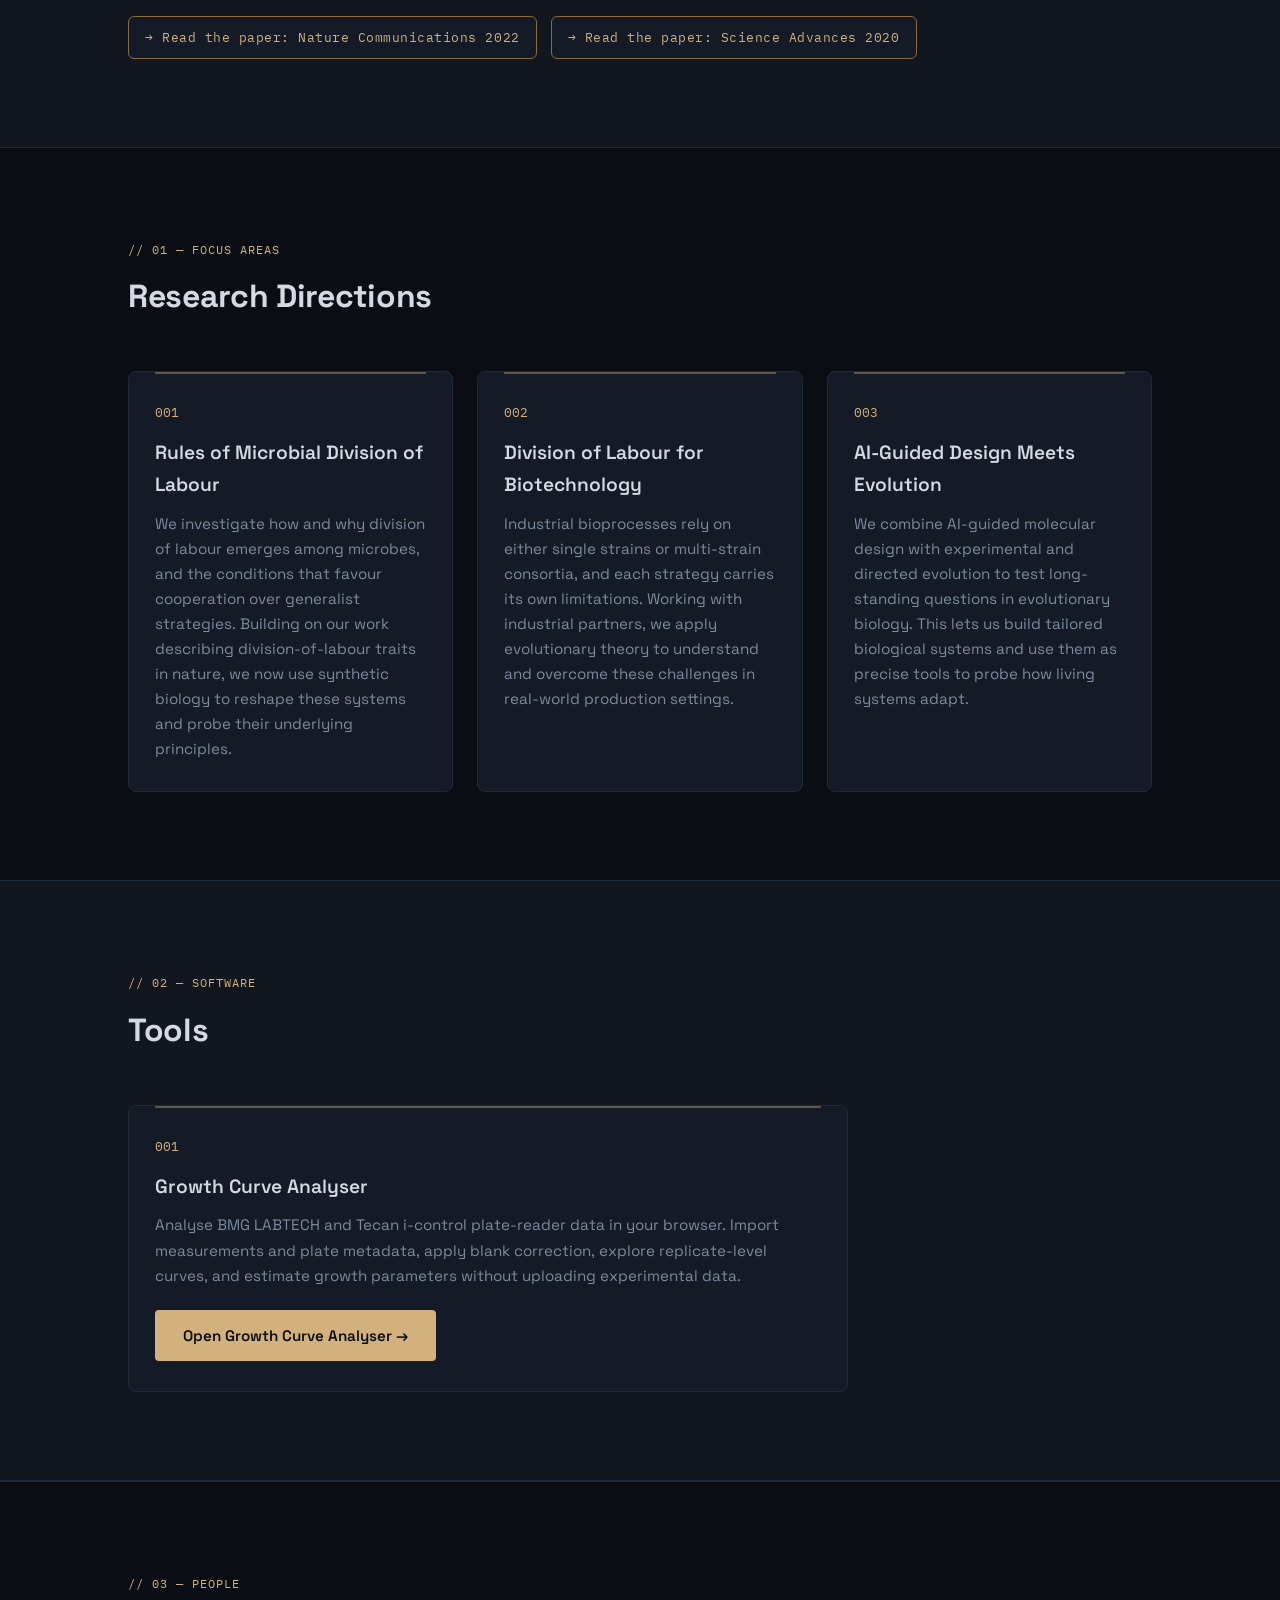
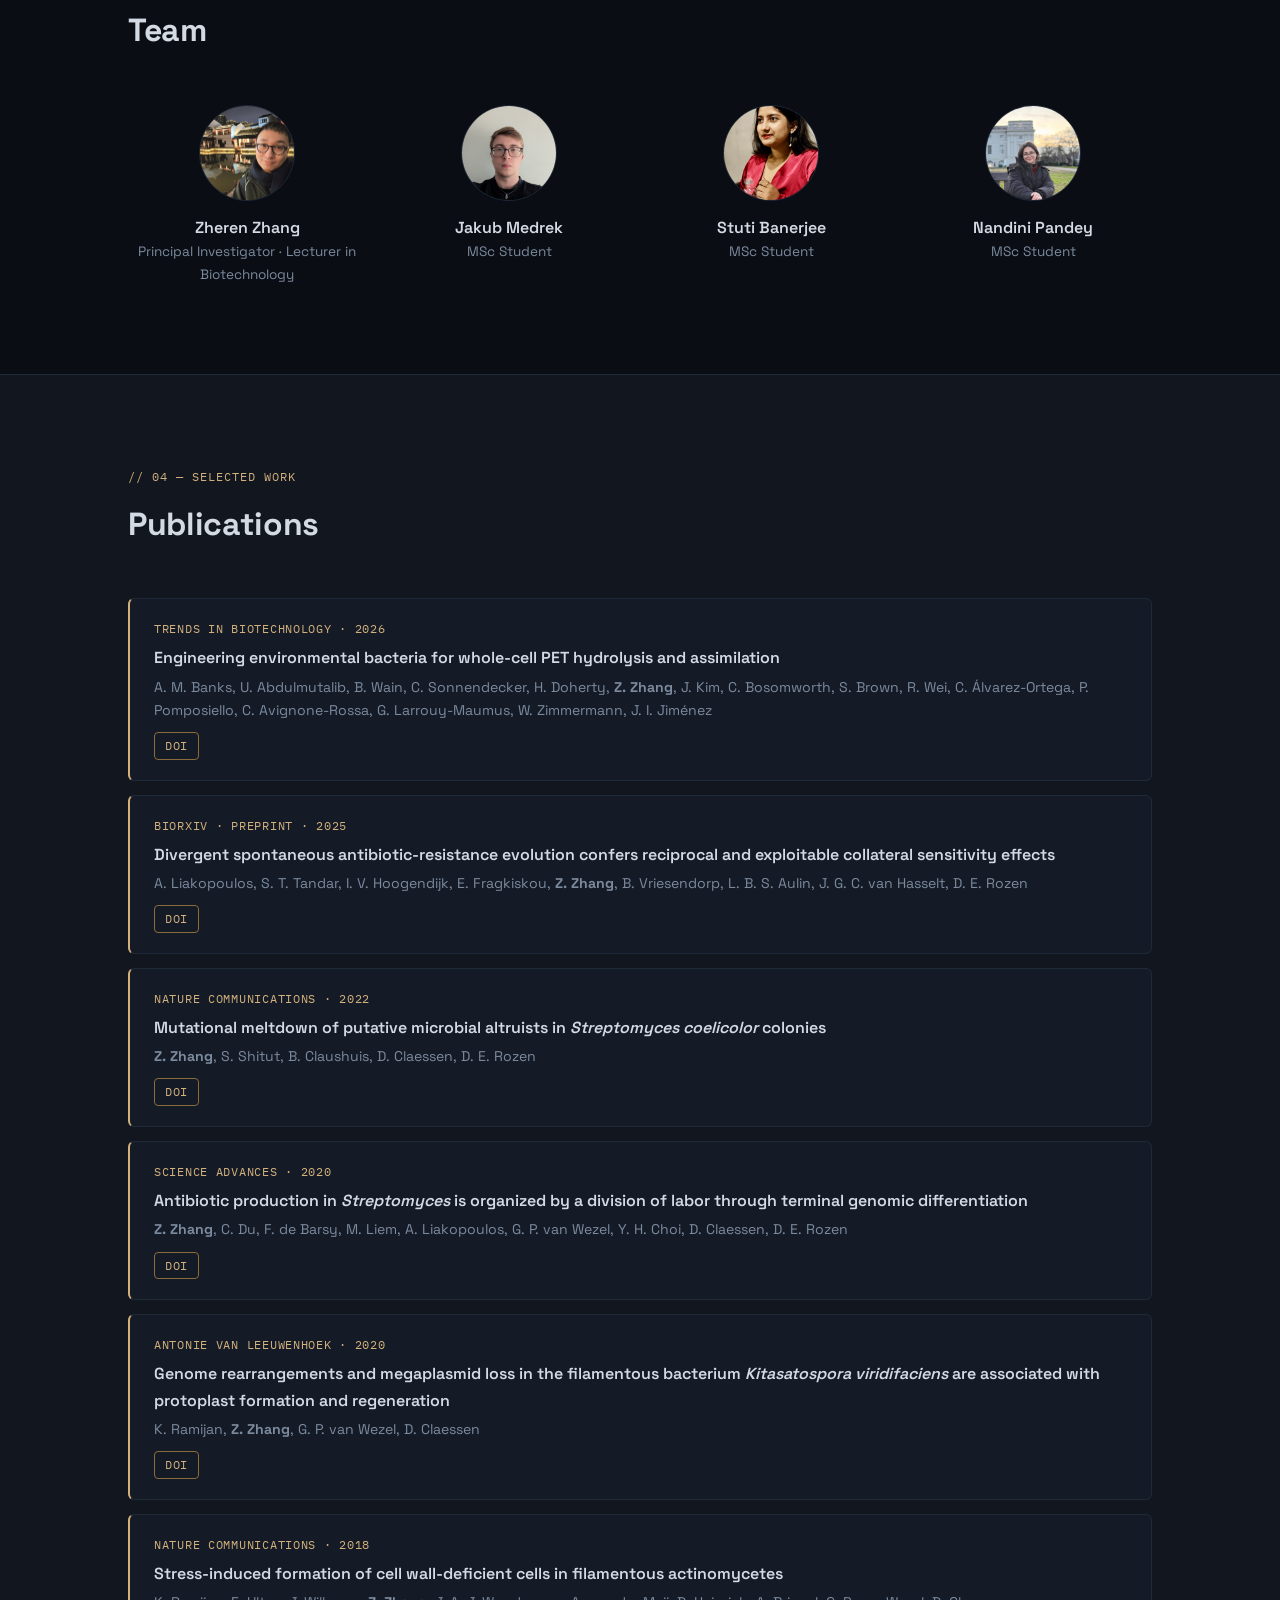
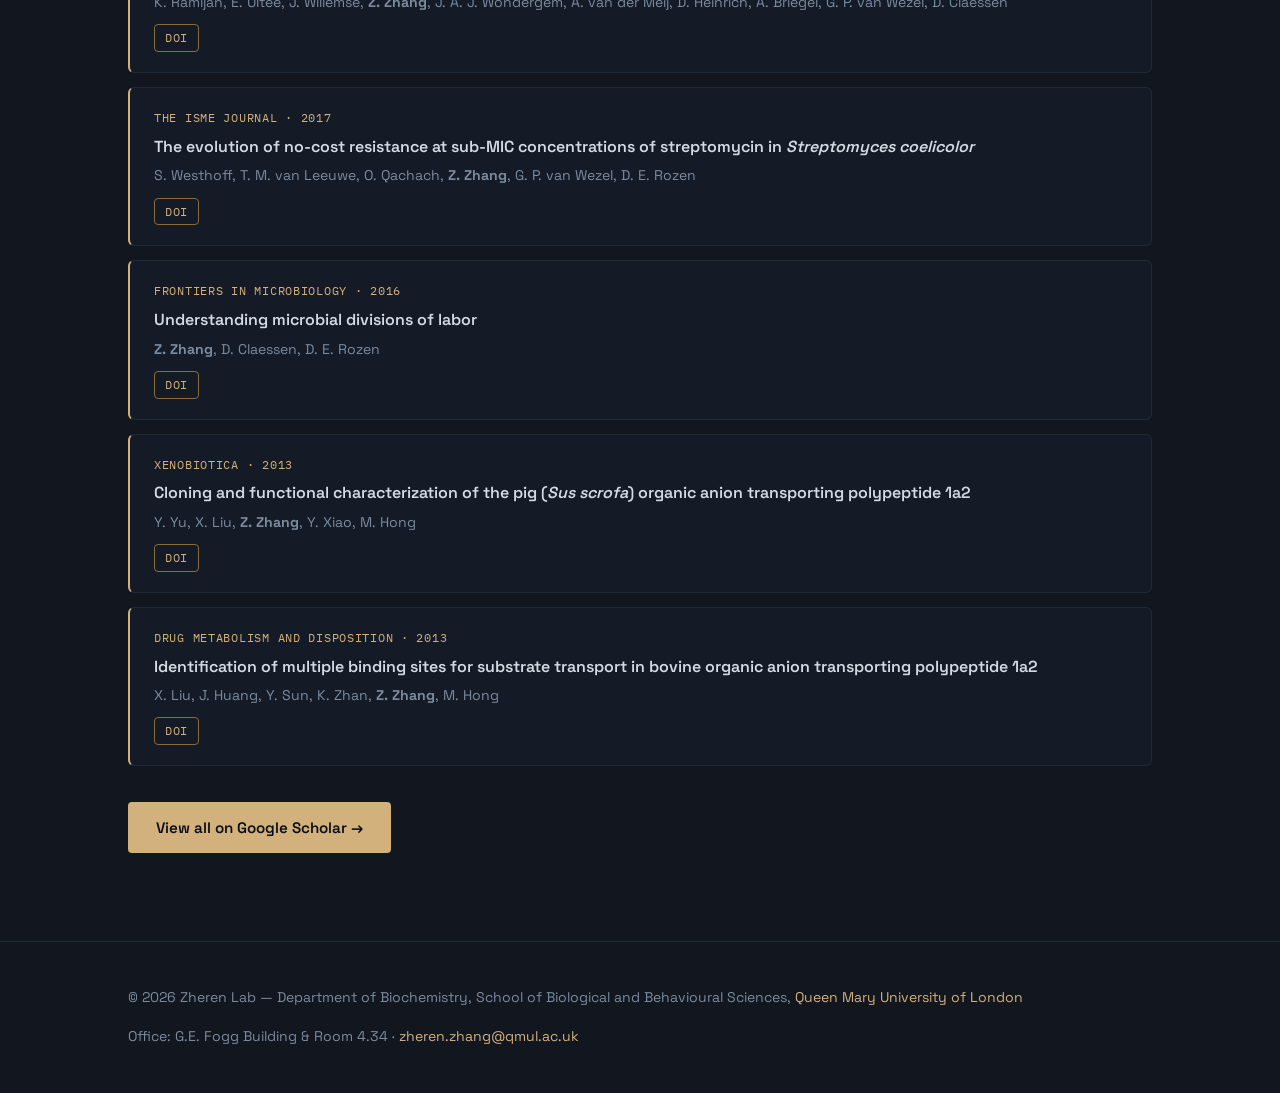
==== commit 690a9fc2: "Refine accent system to 枯黄/秋色 two-tone Chinese colour pair Replace the generic amber accent (#c9a35c" ====
--- a/index.html
+++ b/index.html
@@ -25,8 +25,8 @@
             --border:    #1f2a38;
             --text:      #d4dae3;
             --text-dim:  #7c8a9e;
-            --accent:    #c9a35c;
-            --accent-dim:#7a613a;
+            --accent:    #d3b17d;
+            --accent-dim:#896c39;
         }
 
         * { margin: 0; padding: 0; box-sizing: border-box; }
@@ -153,7 +153,7 @@
         }
         .btn:hover {
             transform: translateY(-2px);
-            box-shadow: 0 8px 24px rgba(201, 163, 92, 0.25);
+            box-shadow: 0 8px 24px rgba(211, 177, 125, 0.25);
         }
 
         /* ---------- SECTIONS ---------- */
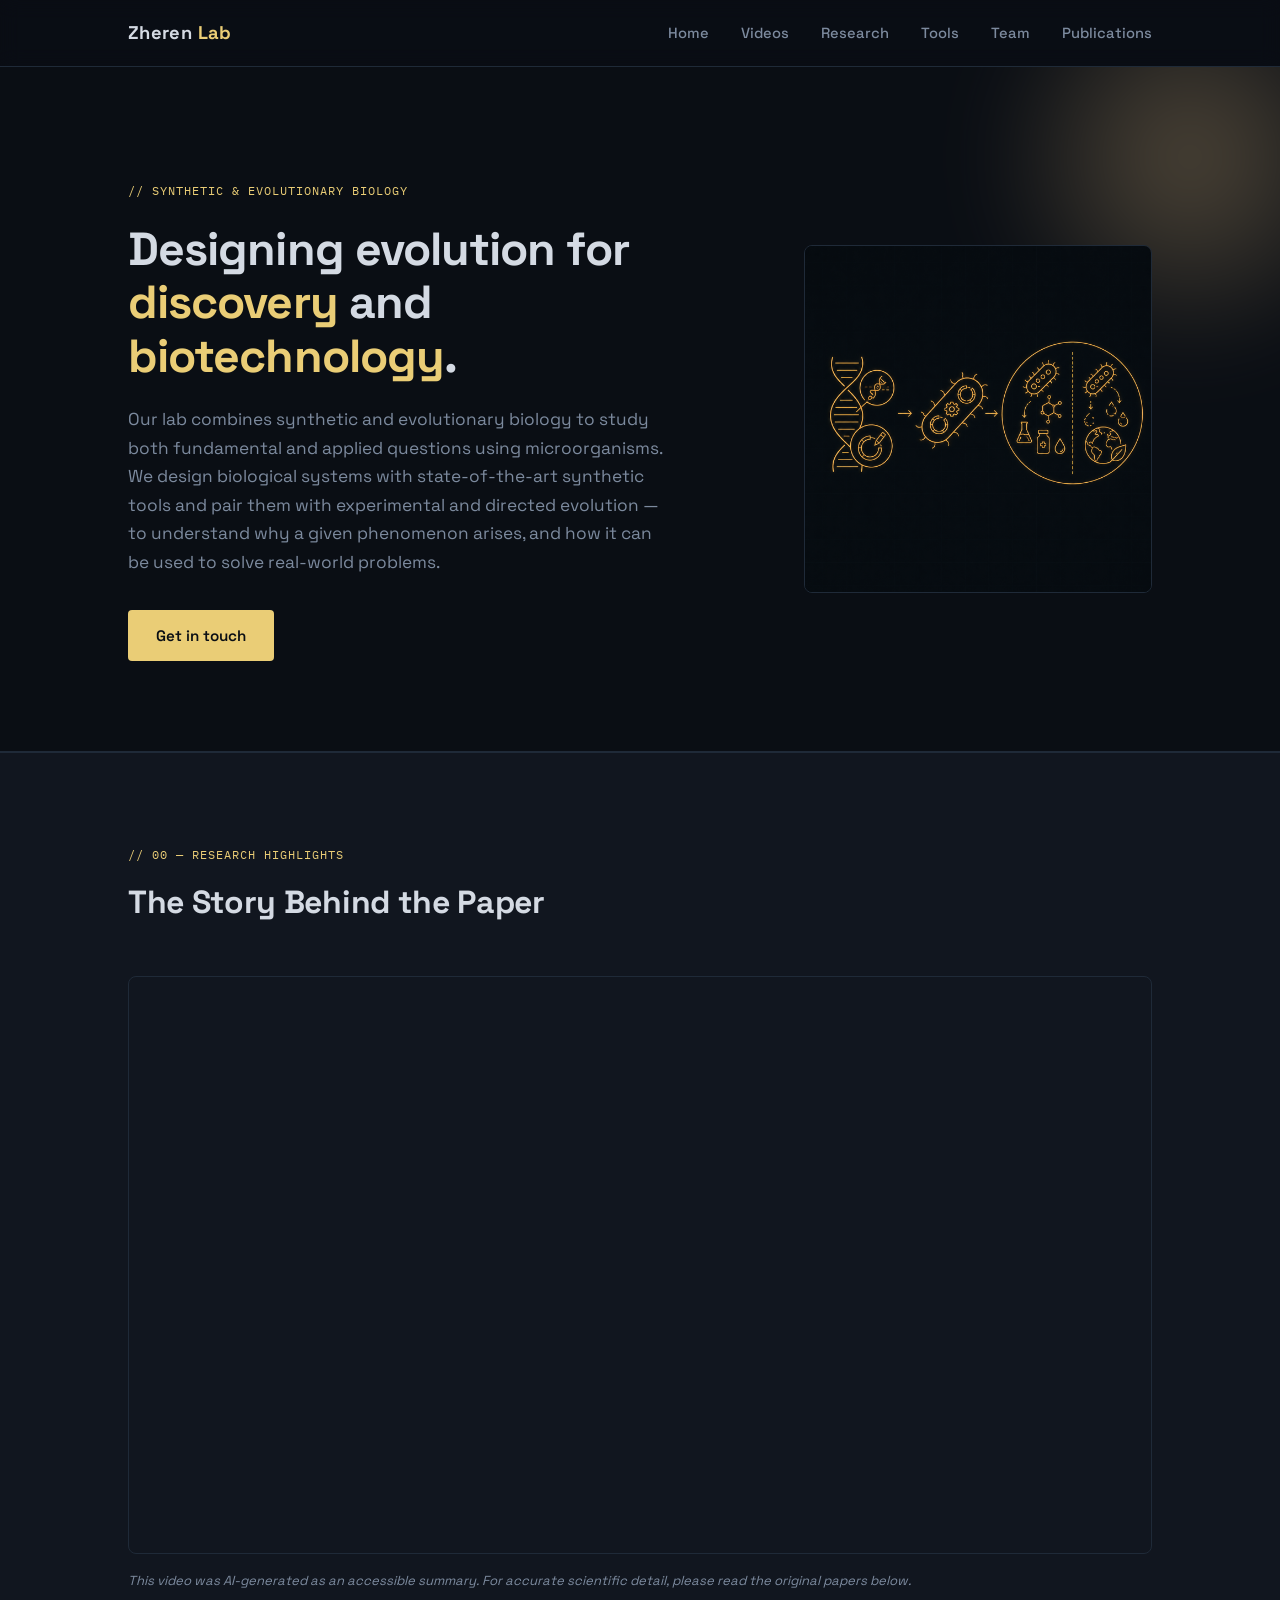
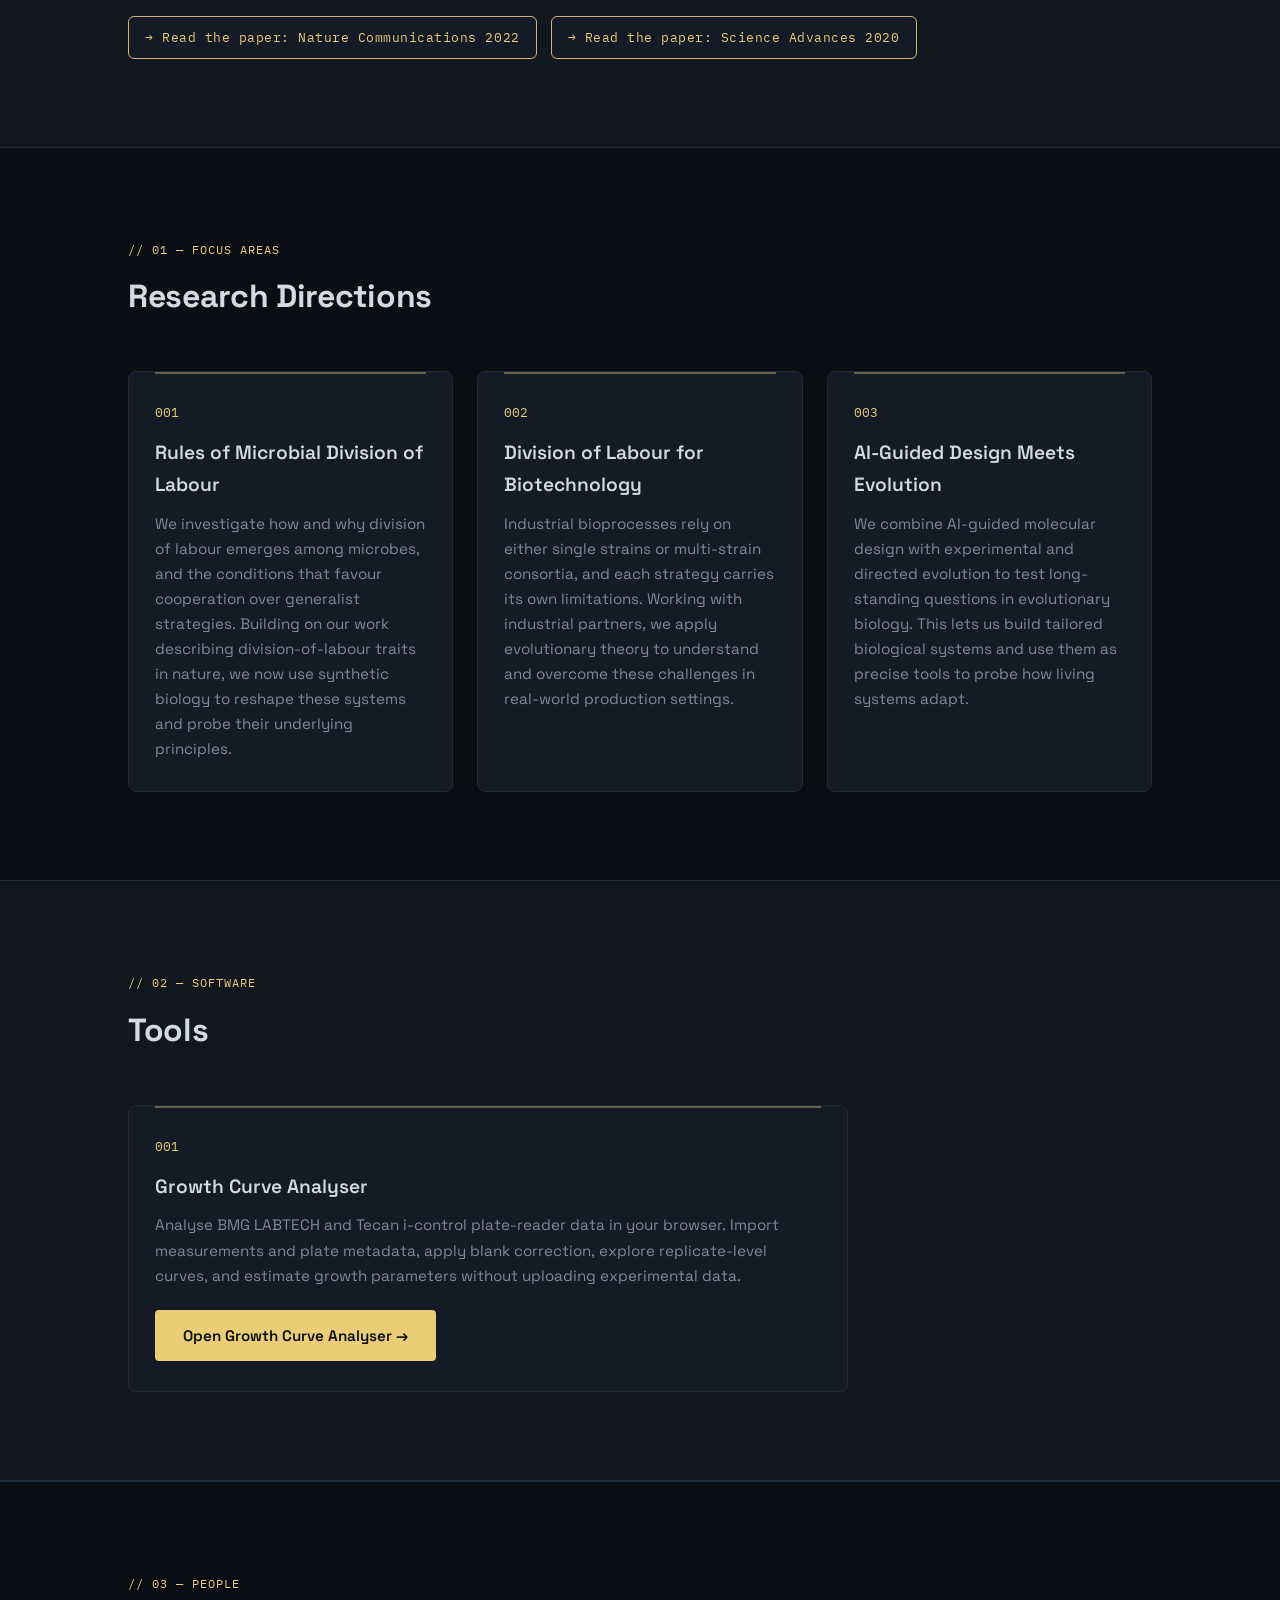
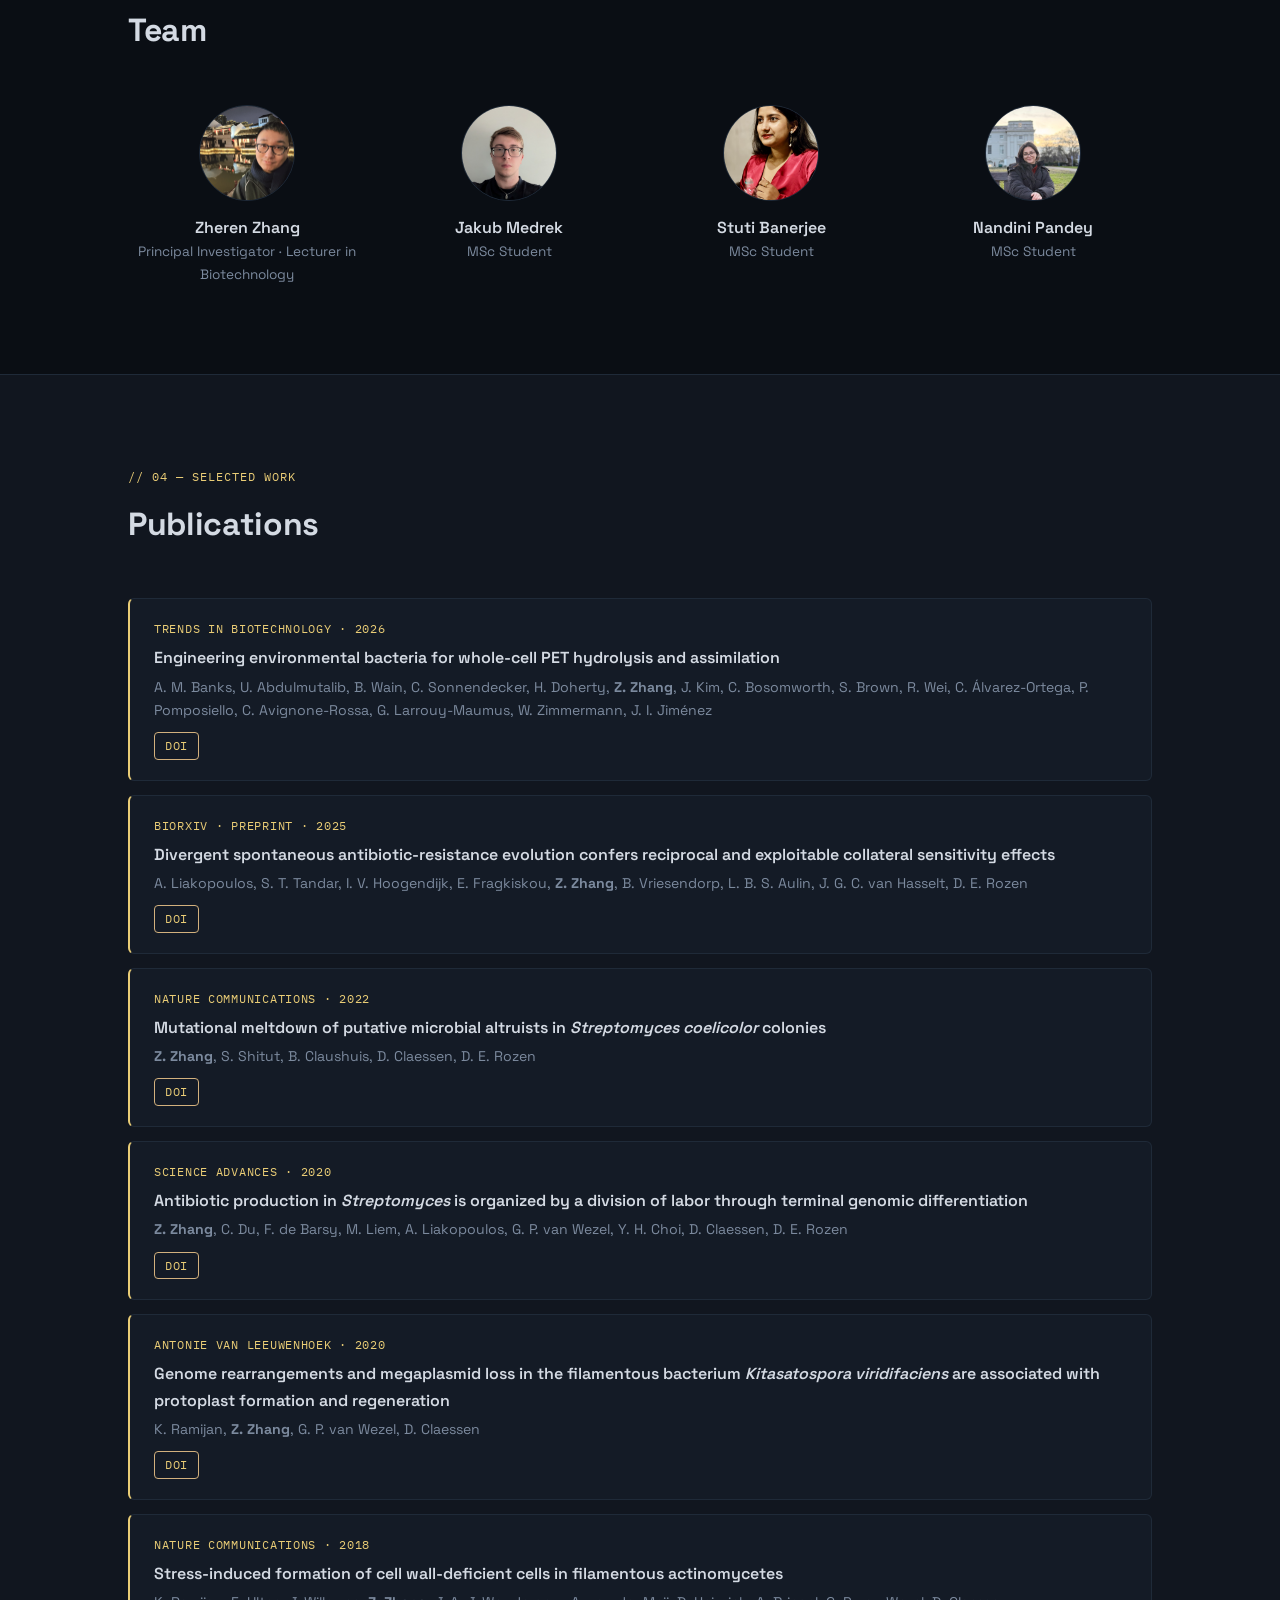
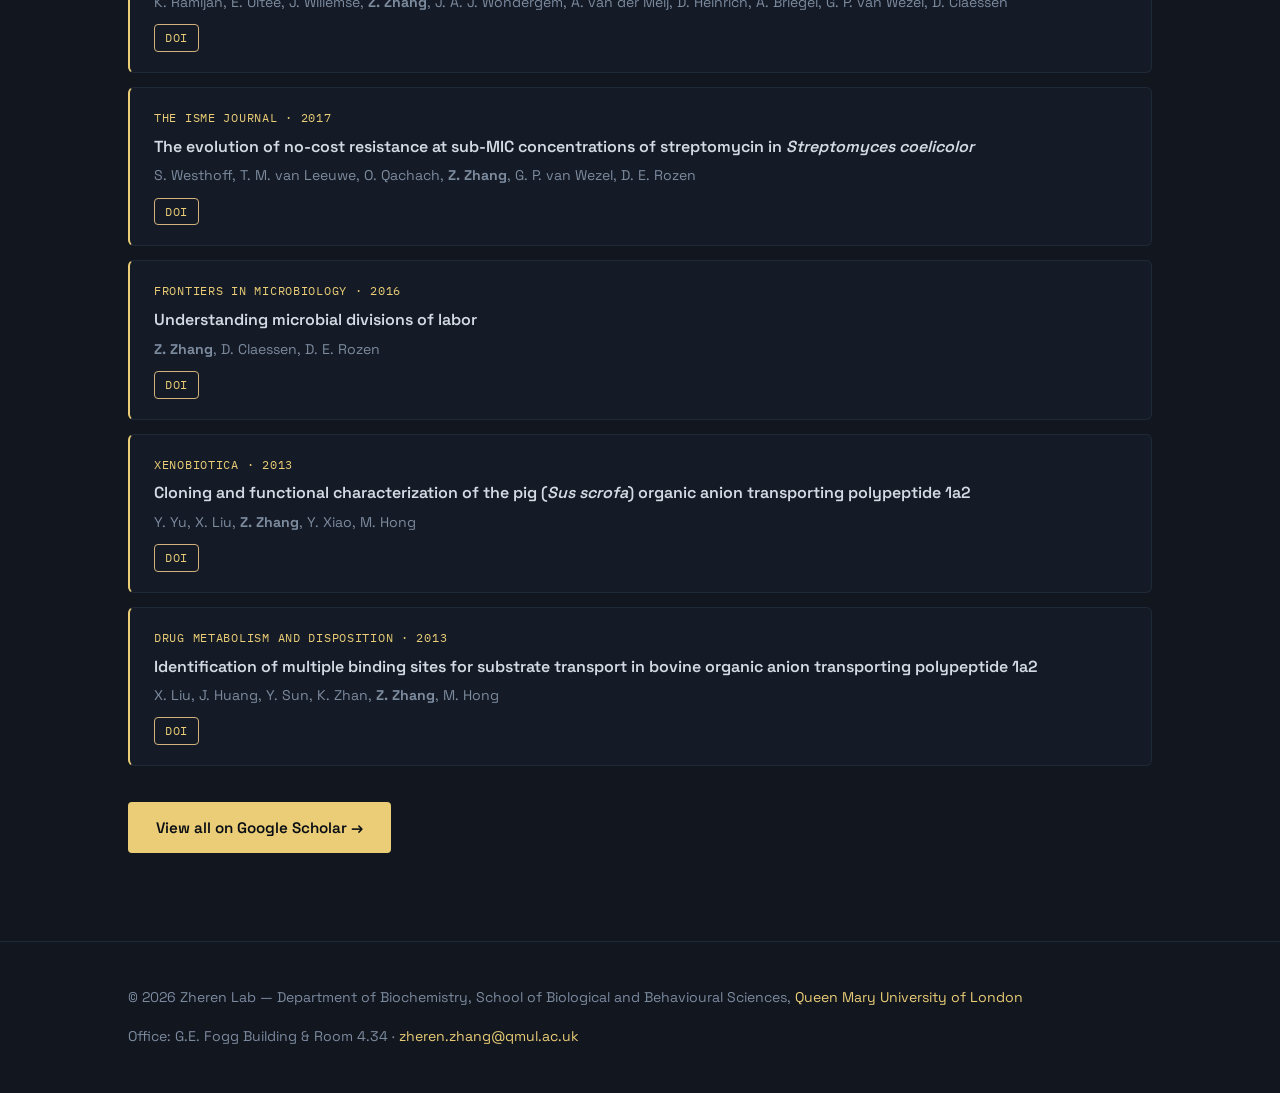
==== commit f5d99288: "Brighten accent pair to 金色/枯黄 Replace --accent/--accent-dim (--accent2 on the tool page) from 枯黄/秋色 " ====
--- a/index.html
+++ b/index.html
@@ -25,8 +25,8 @@
             --border:    #1f2a38;
             --text:      #d4dae3;
             --text-dim:  #7c8a9e;
-            --accent:    #d3b17d;
-            --accent-dim:#896c39;
+            --accent:    #eacd76;
+            --accent-dim:#d3b17d;
         }
 
         * { margin: 0; padding: 0; box-sizing: border-box; }
@@ -153,7 +153,7 @@
         }
         .btn:hover {
             transform: translateY(-2px);
-            box-shadow: 0 8px 24px rgba(211, 177, 125, 0.25);
+            box-shadow: 0 8px 24px rgba(234, 205, 118, 0.25);
         }
 
         /* ---------- SECTIONS ---------- */
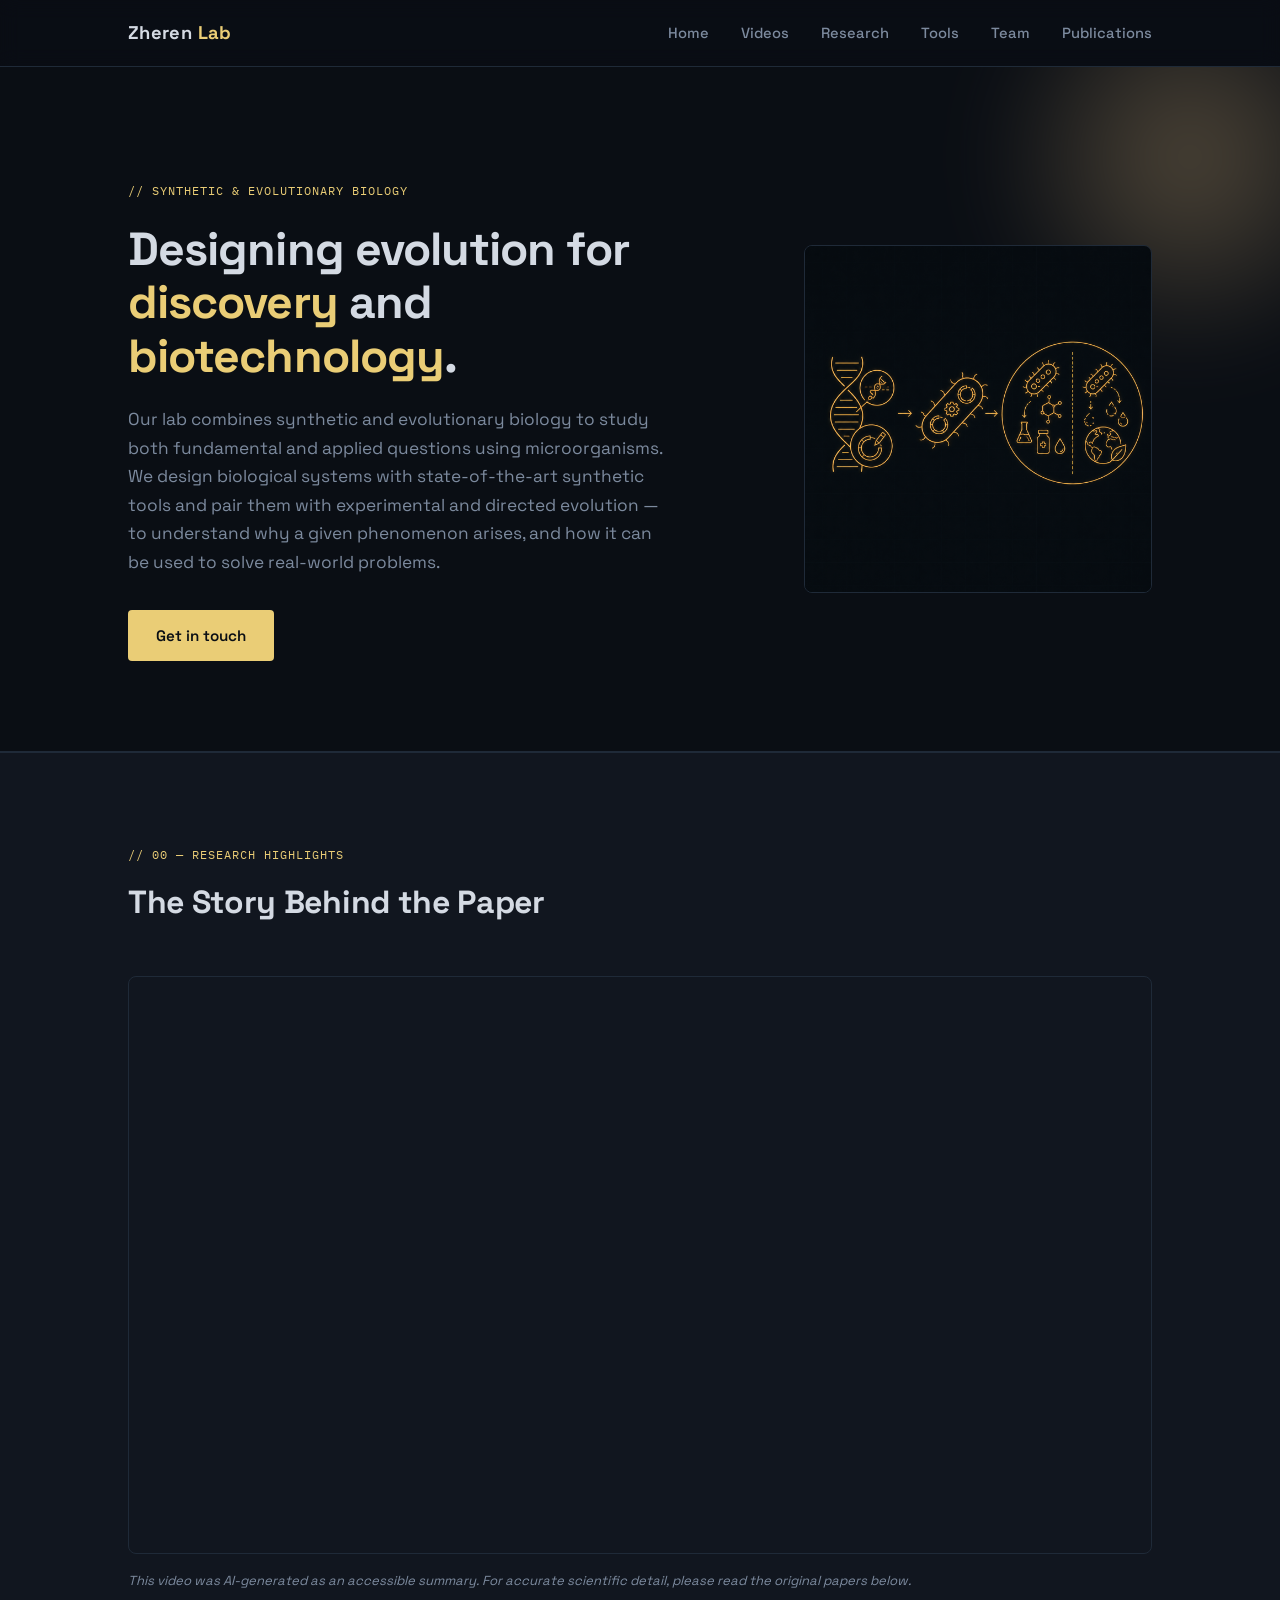
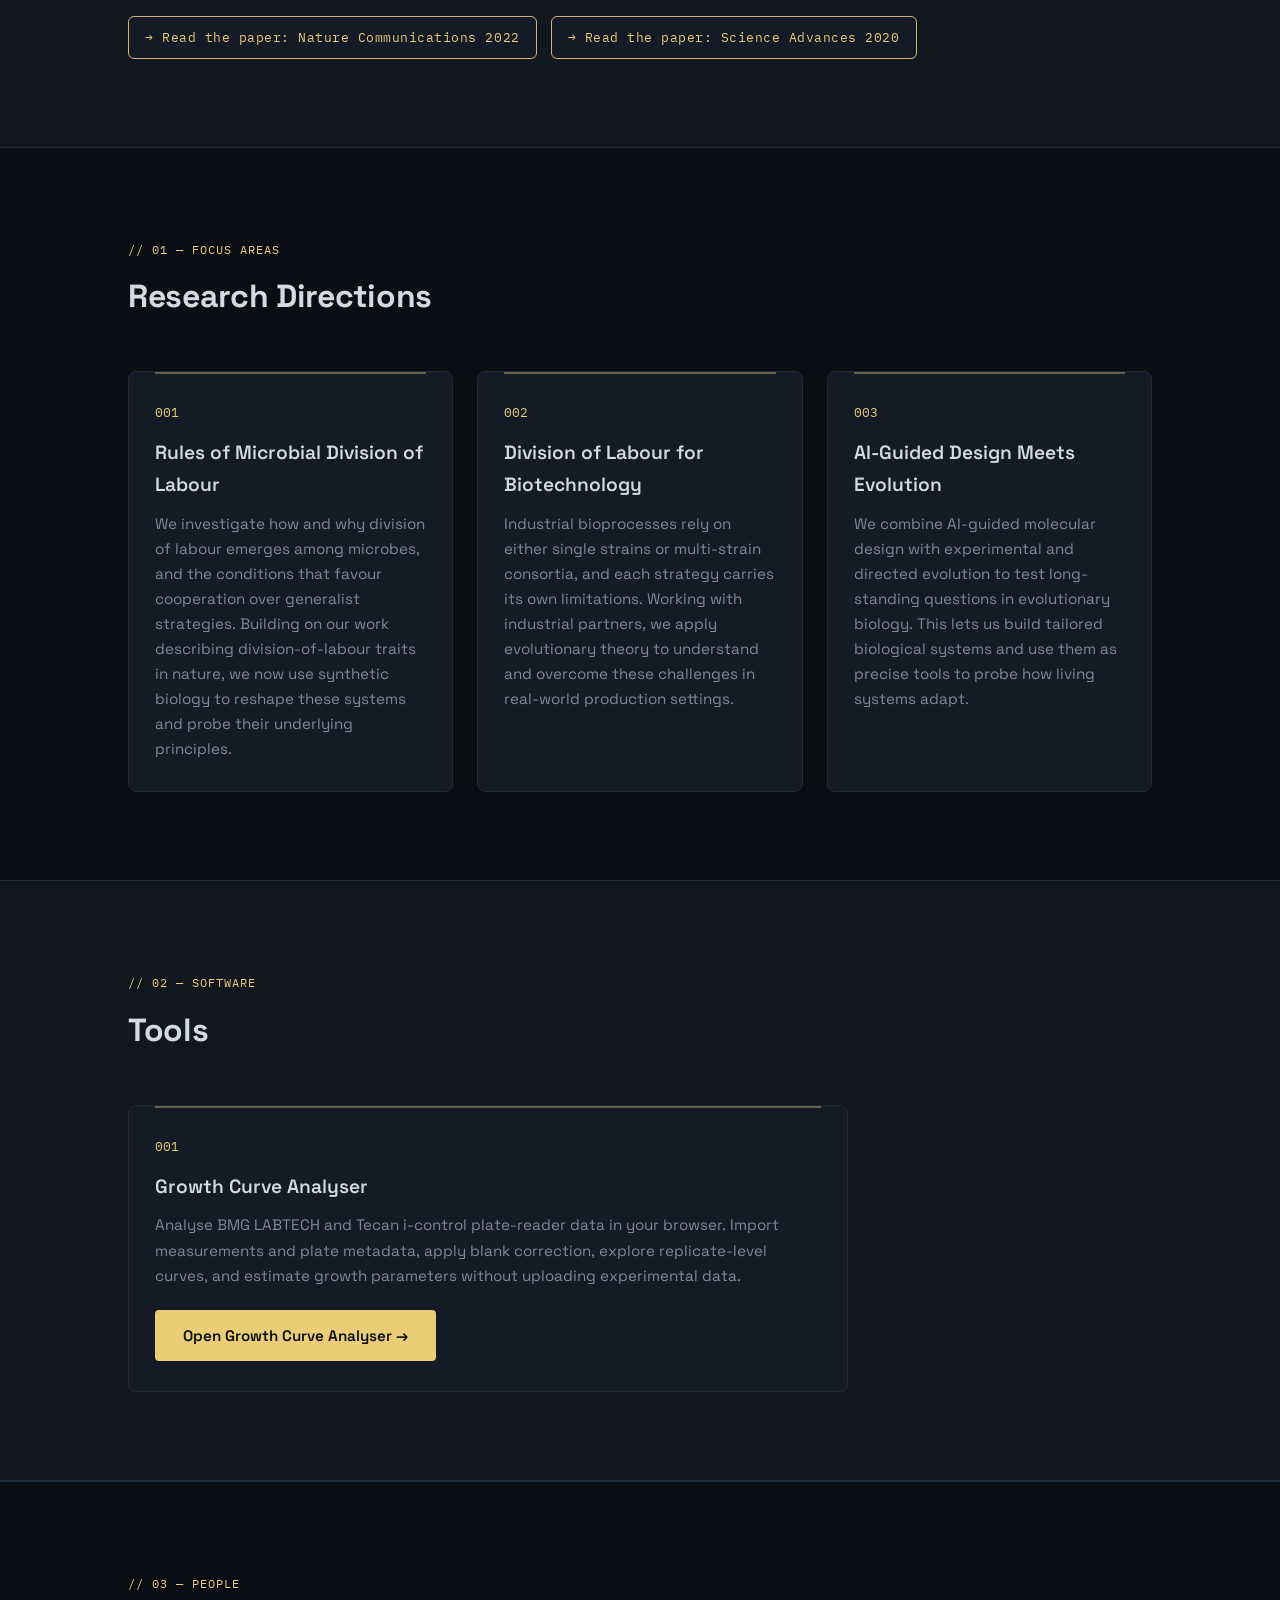
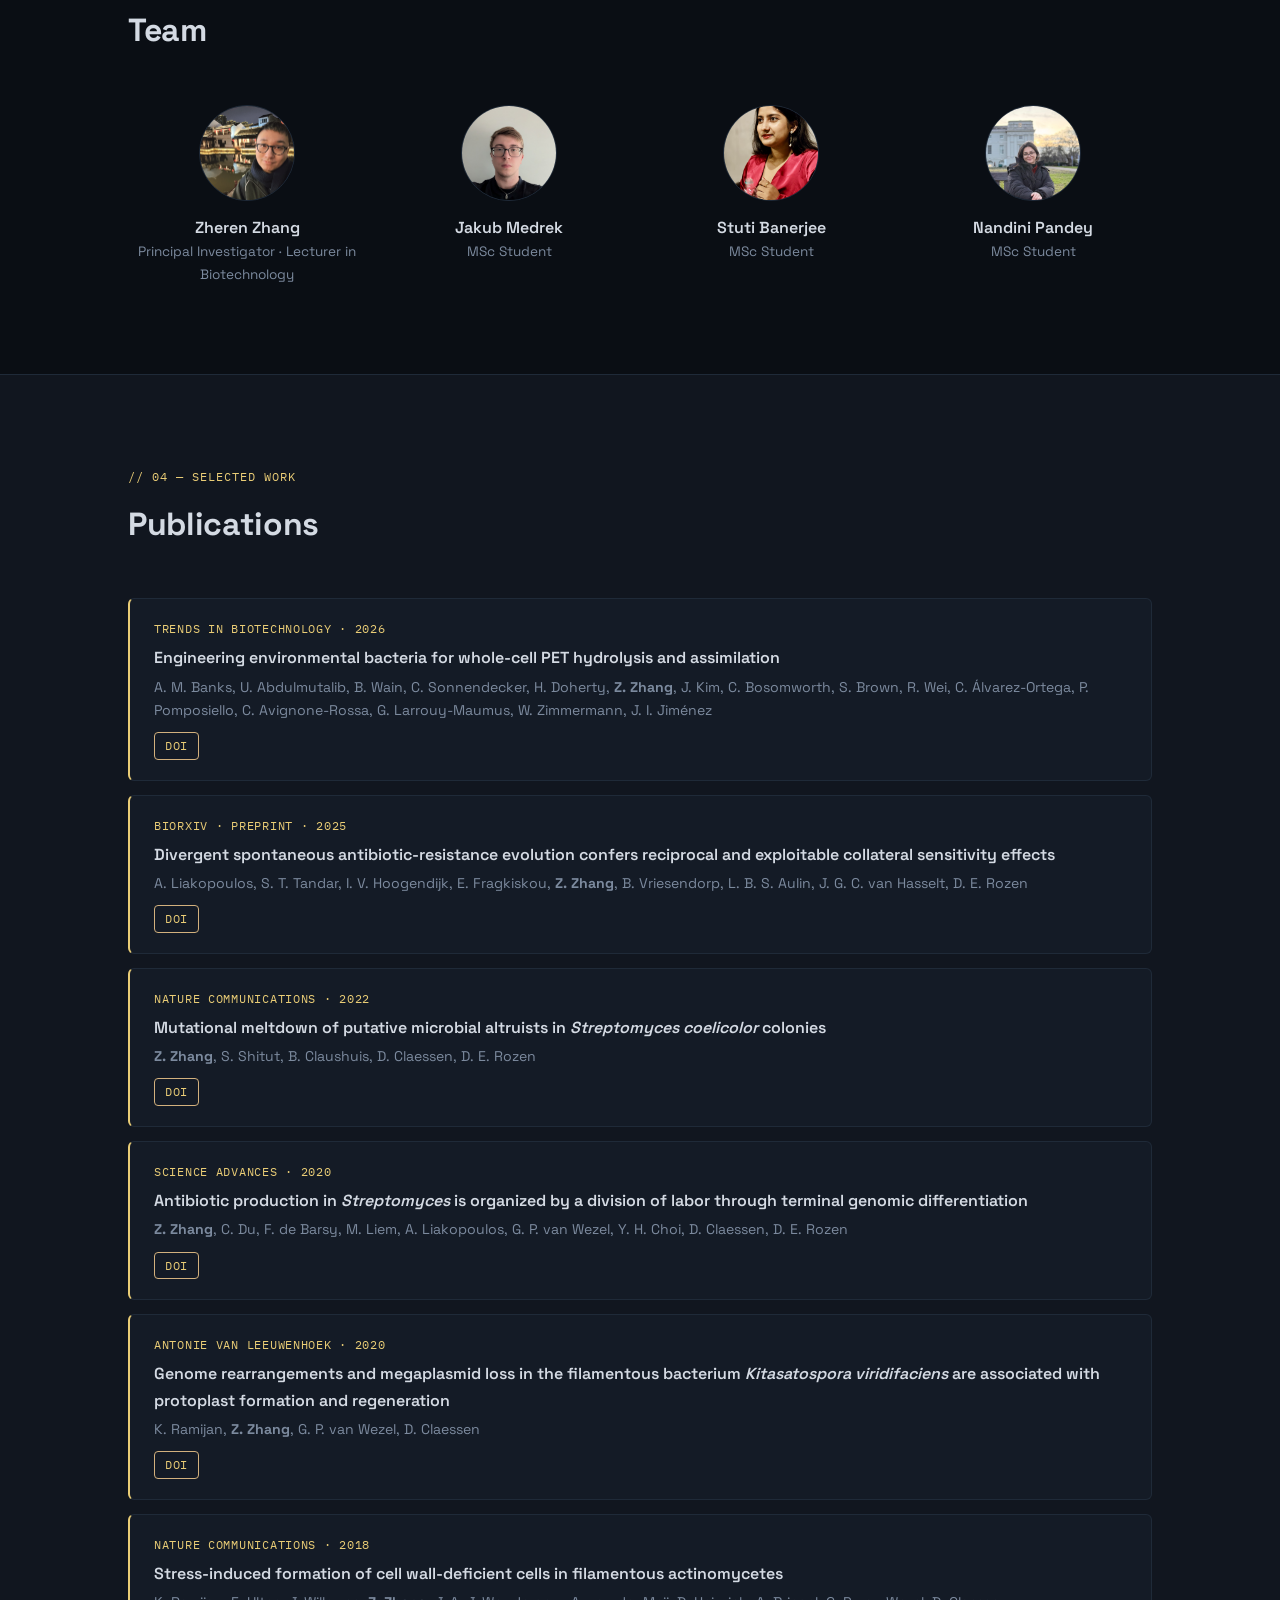
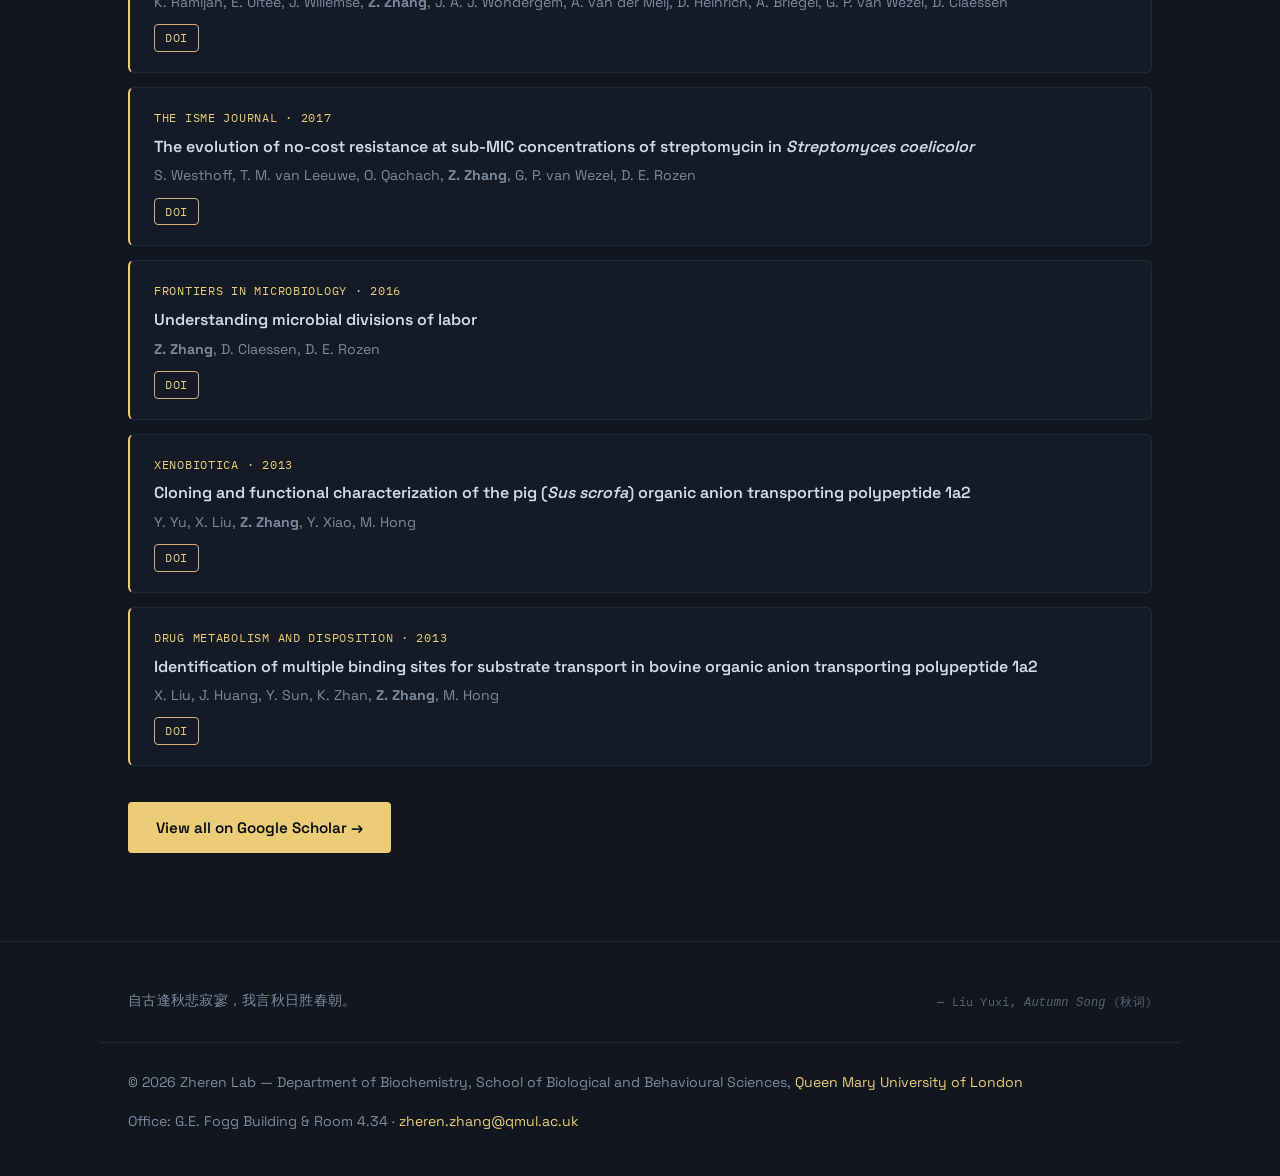
==== commit 7dc32974: "Add footer quotation Add a subtle footer line above the copyright row: "自古逢秋悲寂寥，我言 秋日胜春朝。" (Liu Yuxi" ====
--- a/index.html
+++ b/index.html
@@ -359,6 +359,26 @@
         }
         footer p { color: var(--text-dim); font-size: 0.88rem; }
         footer a { color: var(--accent); text-decoration: none; }
+        .footer-quote {
+            text-align: center;
+            padding-bottom: 28px;
+            margin-bottom: 28px;
+            border-bottom: 1px solid var(--border);
+        }
+        .footer-quote .quote-cn {
+            font-family: 'IBM Plex Mono', 'PingFang SC', 'Microsoft YaHei', 'Noto Sans SC', monospace;
+            font-size: 0.85rem;
+            letter-spacing: 0.02em;
+            color: var(--text-dim);
+        }
+        .footer-quote .quote-source {
+            font-family: 'IBM Plex Mono', monospace;
+            font-size: 0.75rem;
+            letter-spacing: 0.02em;
+            color: var(--text-dim);
+            opacity: 0.65;
+            margin-top: 6px;
+        }
 
         /* ---------- RESPONSIVE ---------- */
         @media (max-width: 860px) {
@@ -616,6 +636,10 @@
     </section>
 
     <footer>
+        <div class="container footer-quote">
+            <p class="quote-cn">自古逢秋悲寂寥，我言秋日胜春朝。</p>
+            <p class="quote-source">— Liu Yuxi, <em>Autumn Song</em> (秋词)</p>
+        </div>
         <div class="container">
             <p>© 2026 Zheren Lab — Department of Biochemistry, School of Biological and Behavioural Sciences, <a href="https://www.qmul.ac.uk/sbbs/staff/zheren-zhang.html" target="_blank" rel="noopener">Queen Mary University of London</a></p>
             <p>Office: G.E. Fogg Building &amp; Room 4.34 · <a href="mailto:zheren.zhang@qmul.ac.uk">zheren.zhang@qmul.ac.uk</a></p>
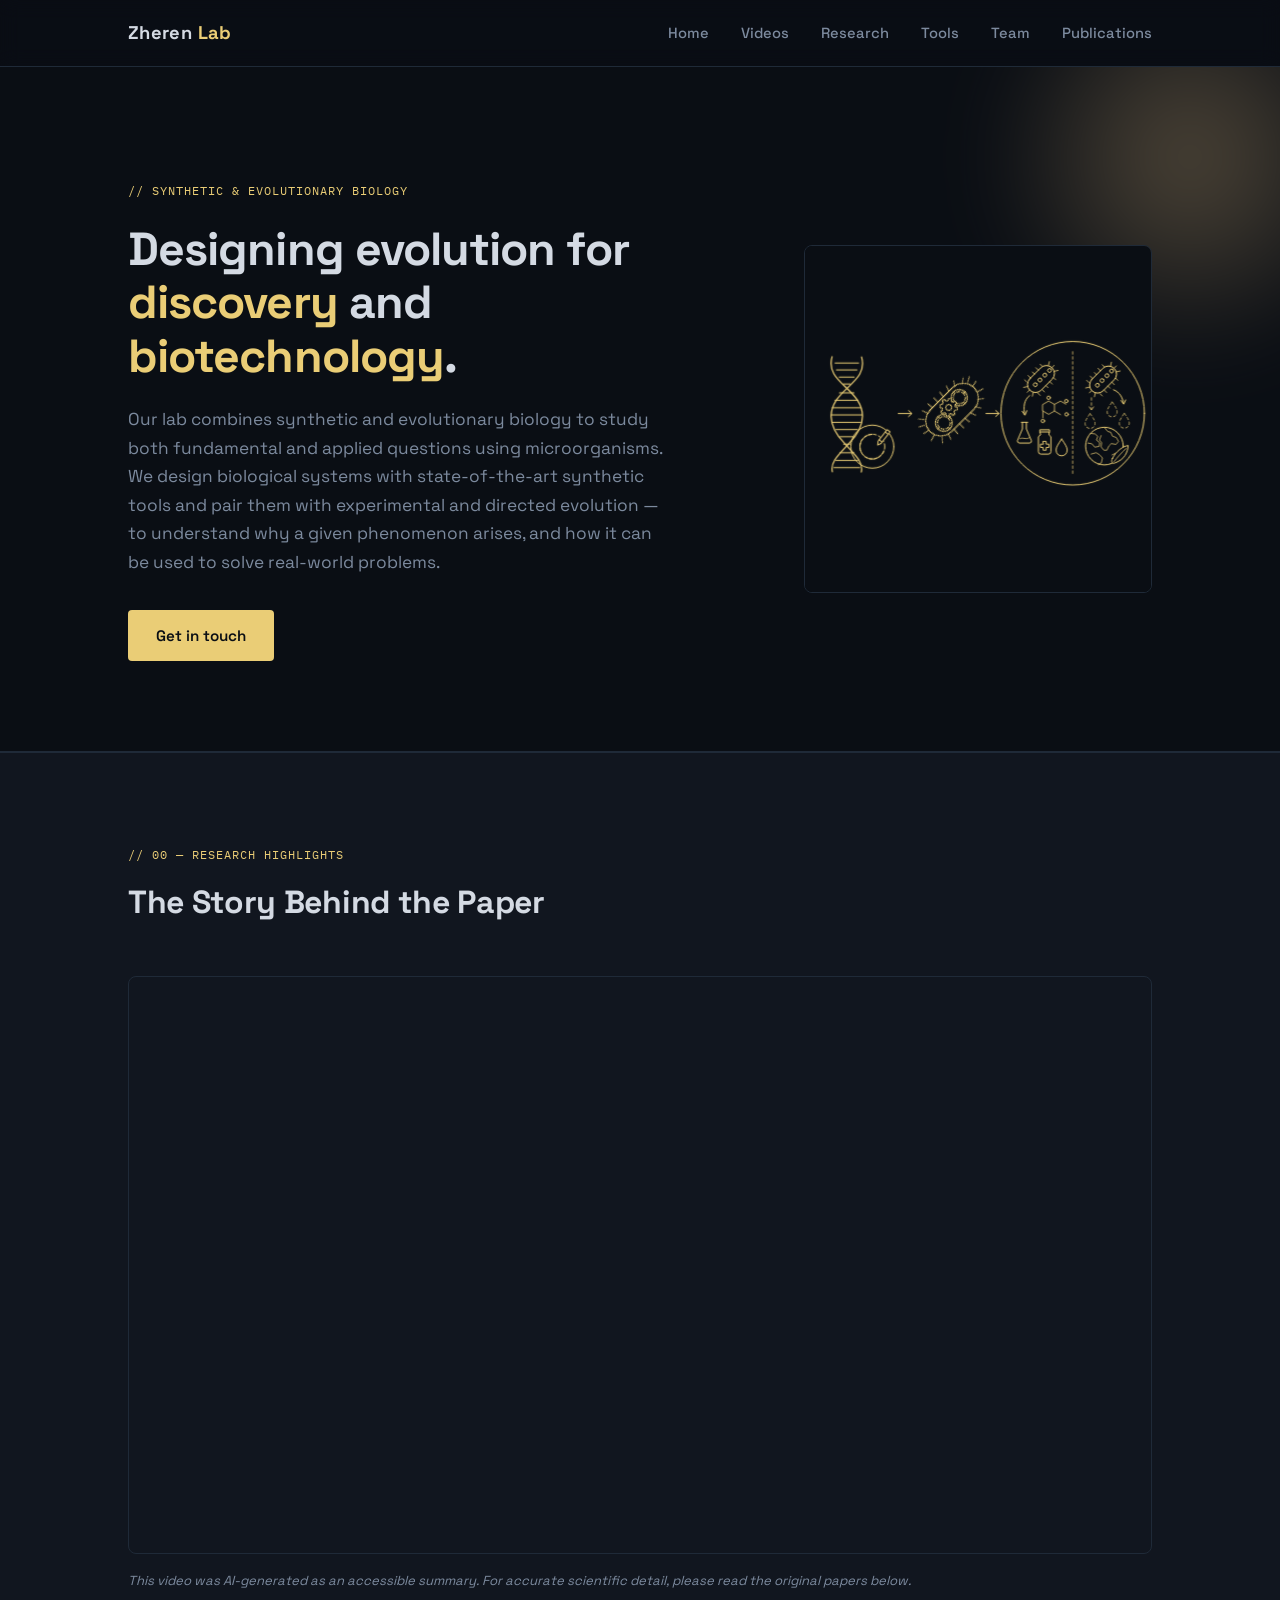
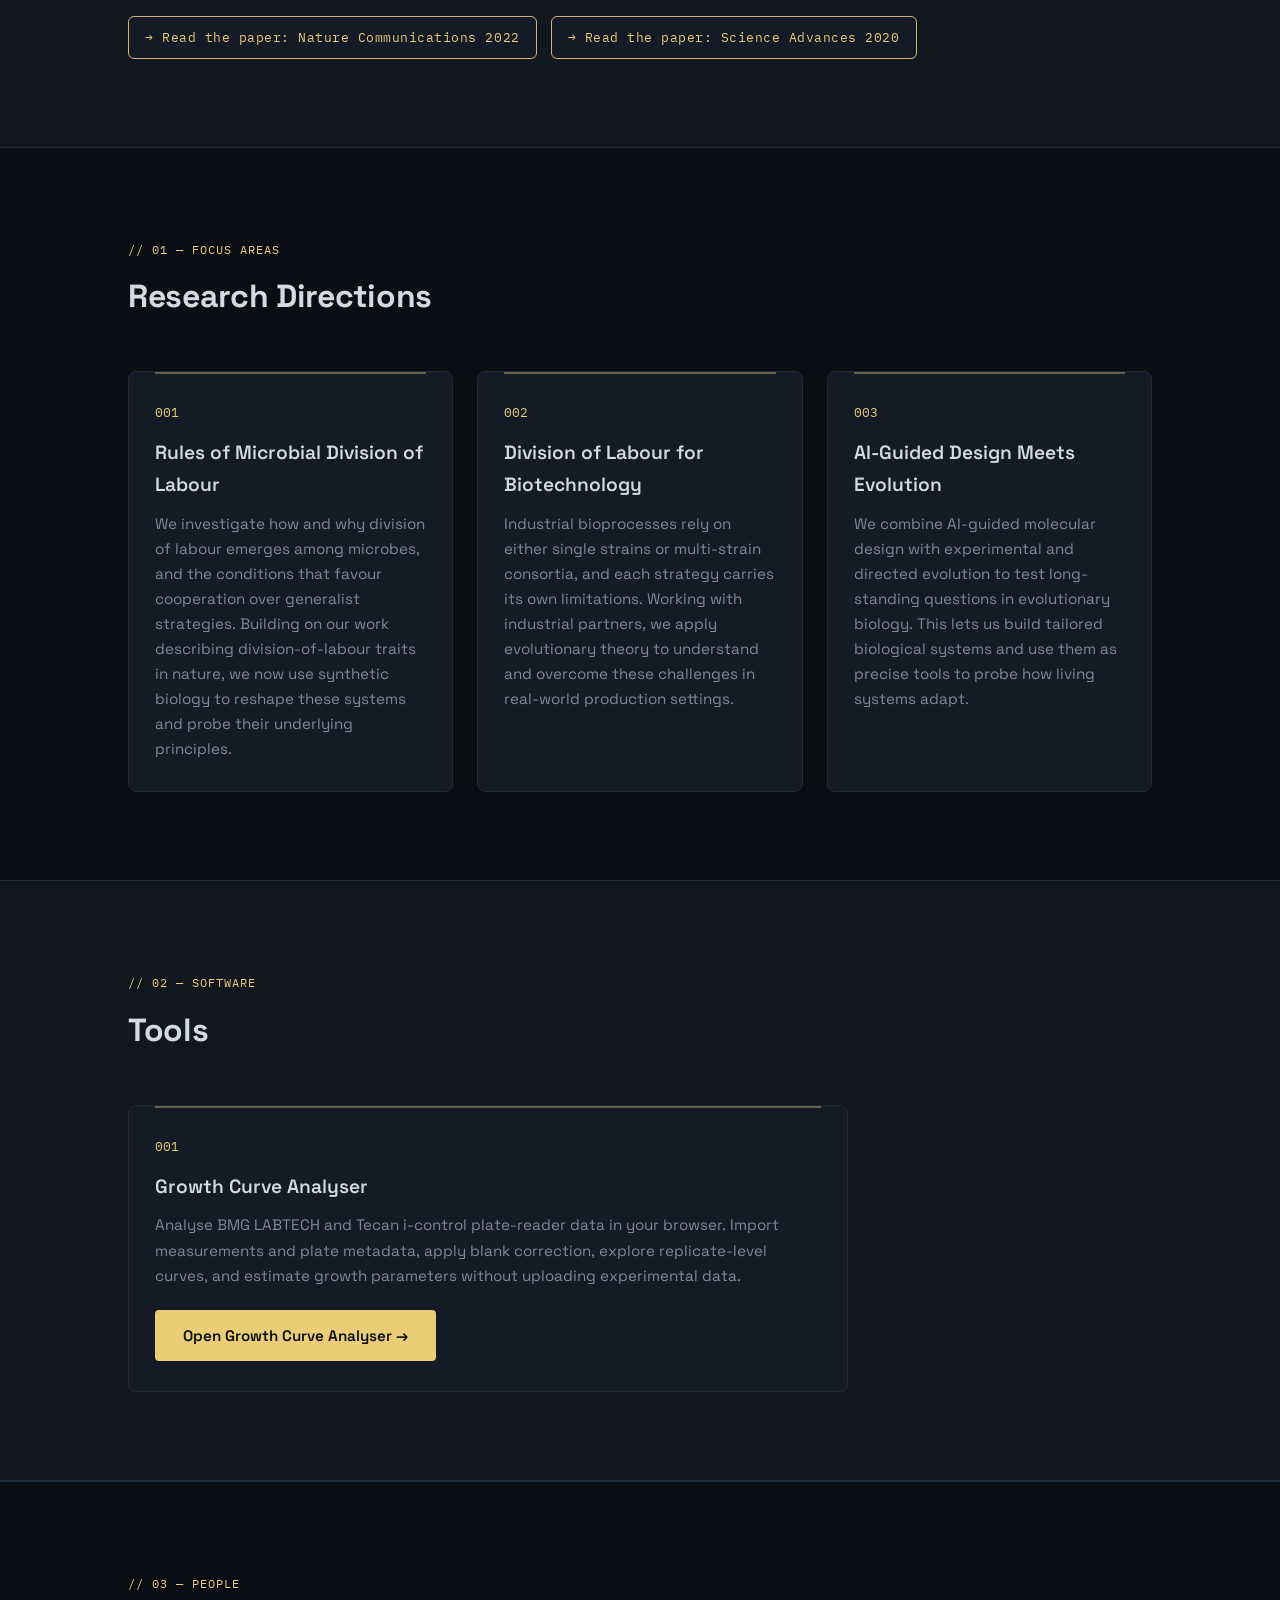
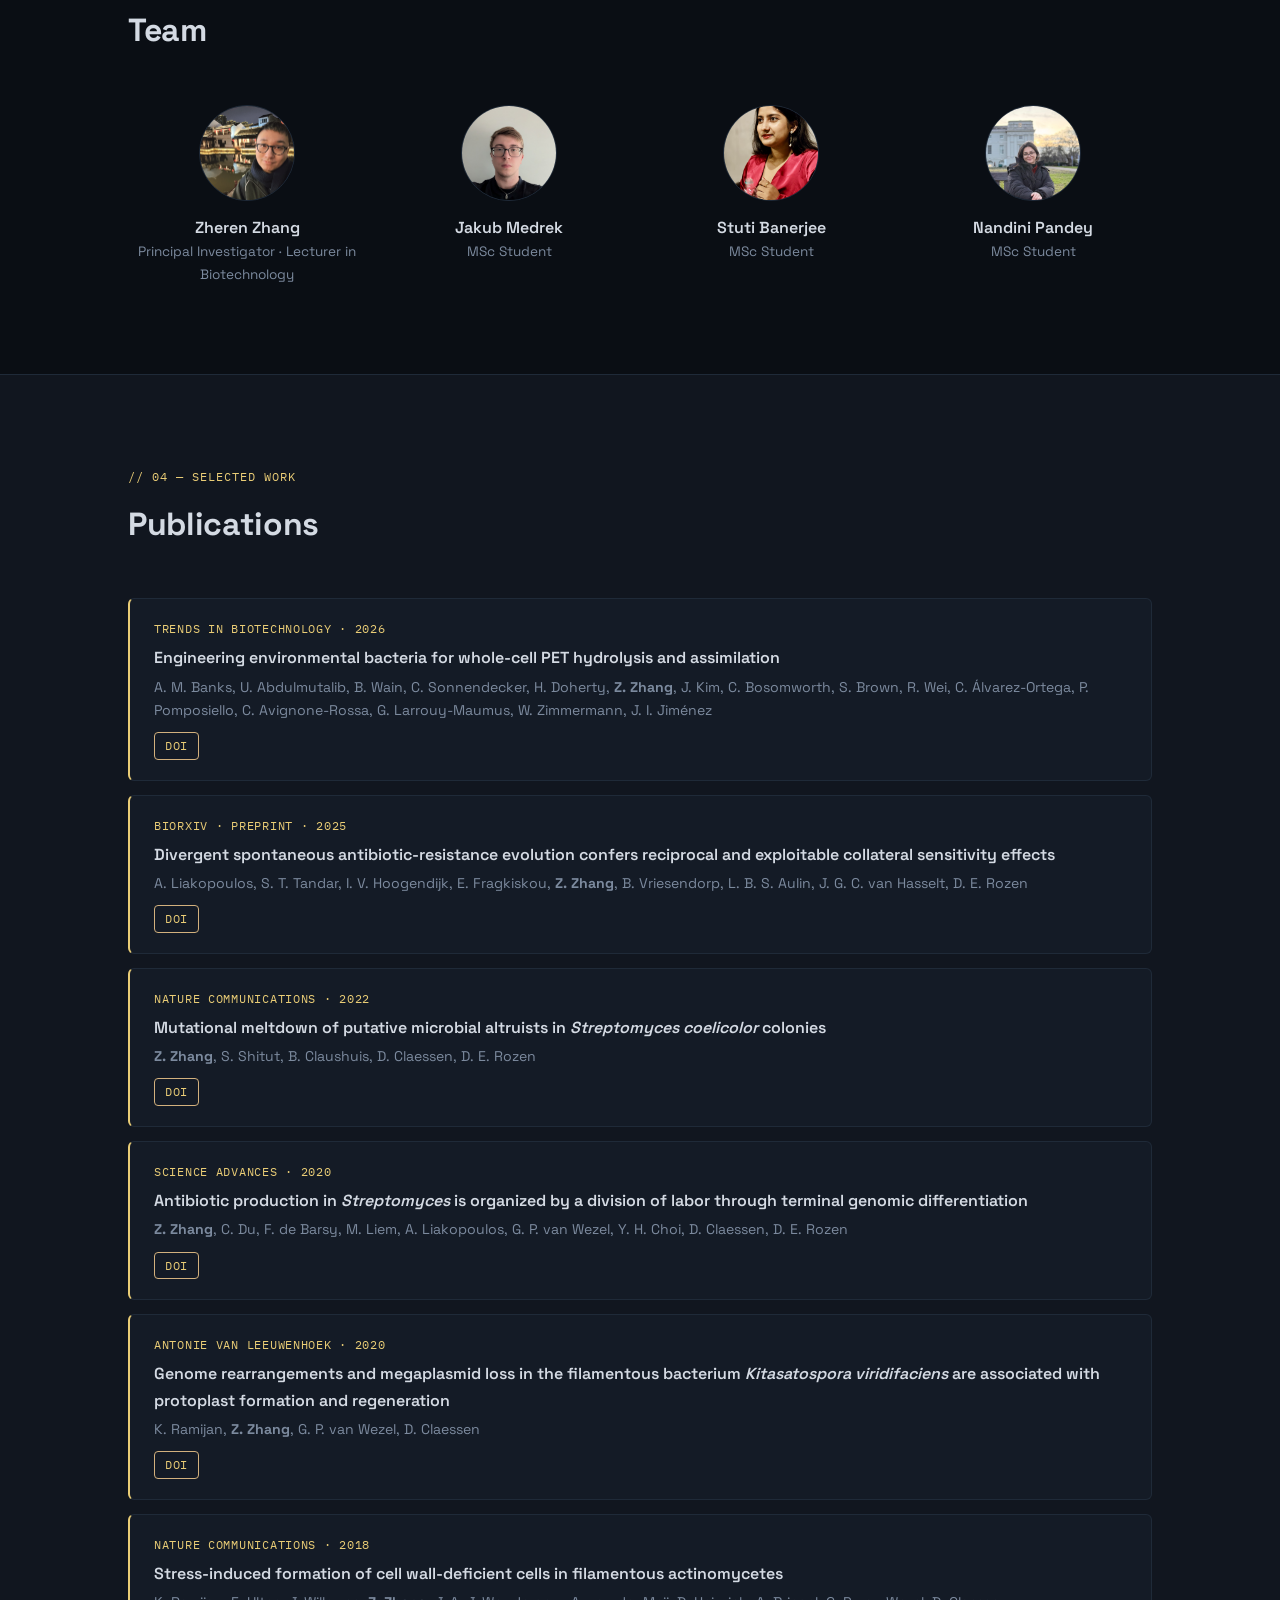
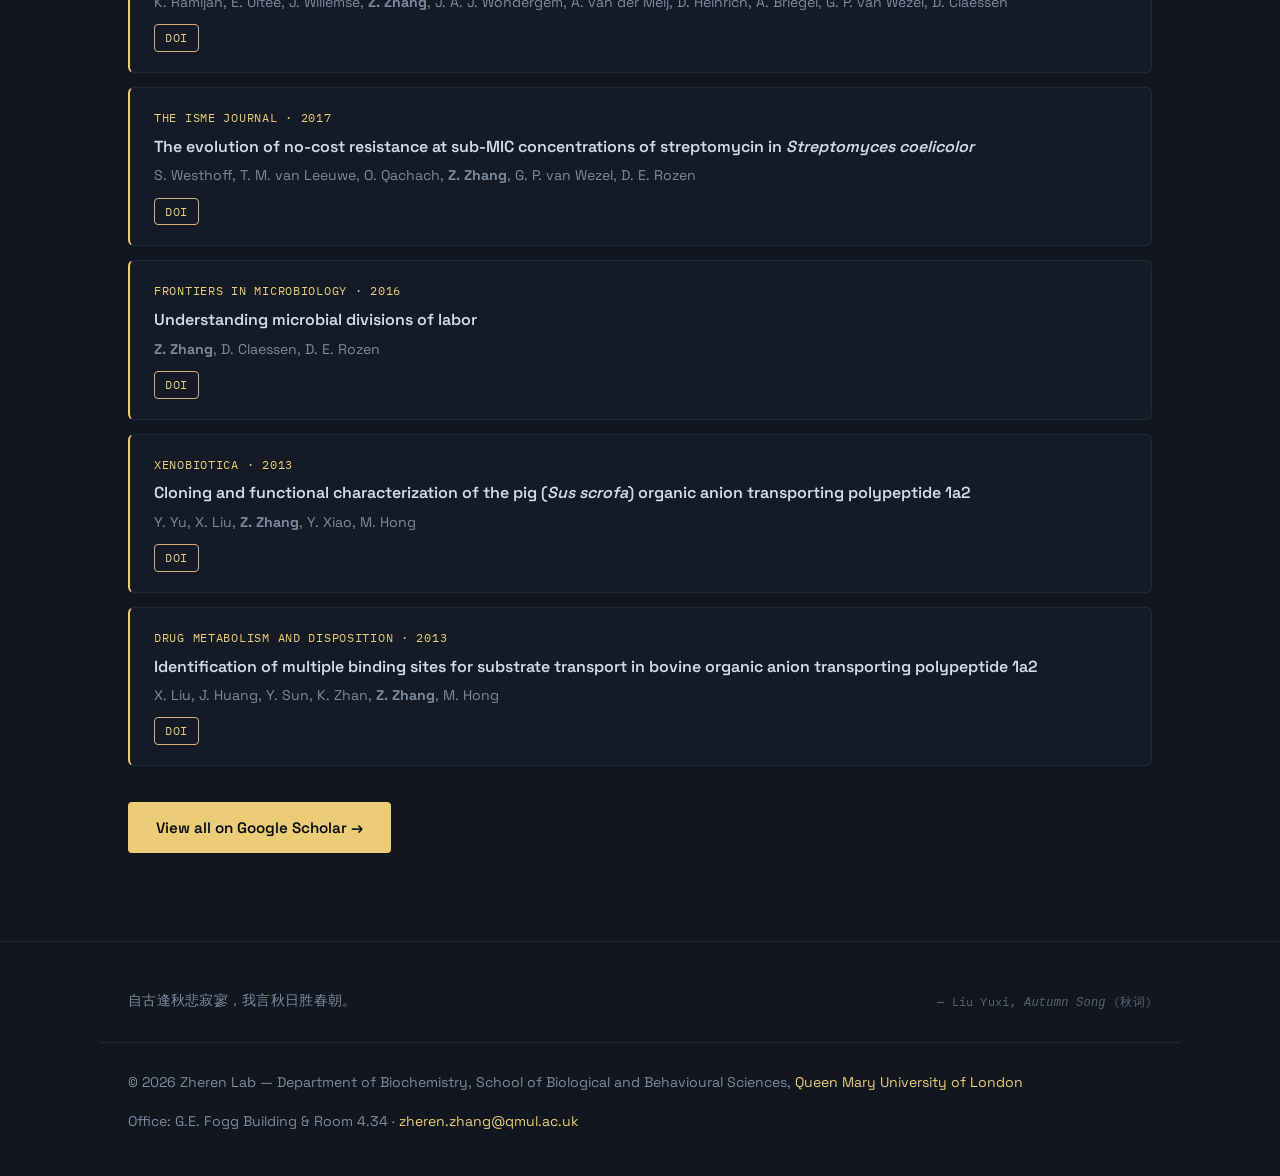
==== commit 56b83993: "Final Commit Commit before publication." ====
--- a/index.html
+++ b/index.html
@@ -119,11 +119,10 @@
             border-radius: 8px;
             overflow: hidden;
         }
-        .hero-visual img {
+        .hero-visual object {
             display: block;
             width: 100%;
             height: 100%;
-            object-fit: cover;
         }
         .hero-tag { margin-bottom: 22px; display: inline-block; }
         h1.hero-title {
@@ -444,7 +443,9 @@
                 <a href="mailto:zheren.zhang@qmul.ac.uk" class="btn reveal d3">Get in touch</a>
             </div>
             <div class="hero-visual reveal d3">
-                <img src="images/hero.png" alt="From synthetic design to fundamental and applied questions">
+                <object type="image/svg+xml" data="images/hero.svg" aria-label="From synthetic design to fundamental and applied questions">
+                    <img src="images/hero.svg" alt="From synthetic design to fundamental and applied questions">
+                </object>
             </div>
         </div>
     </header>
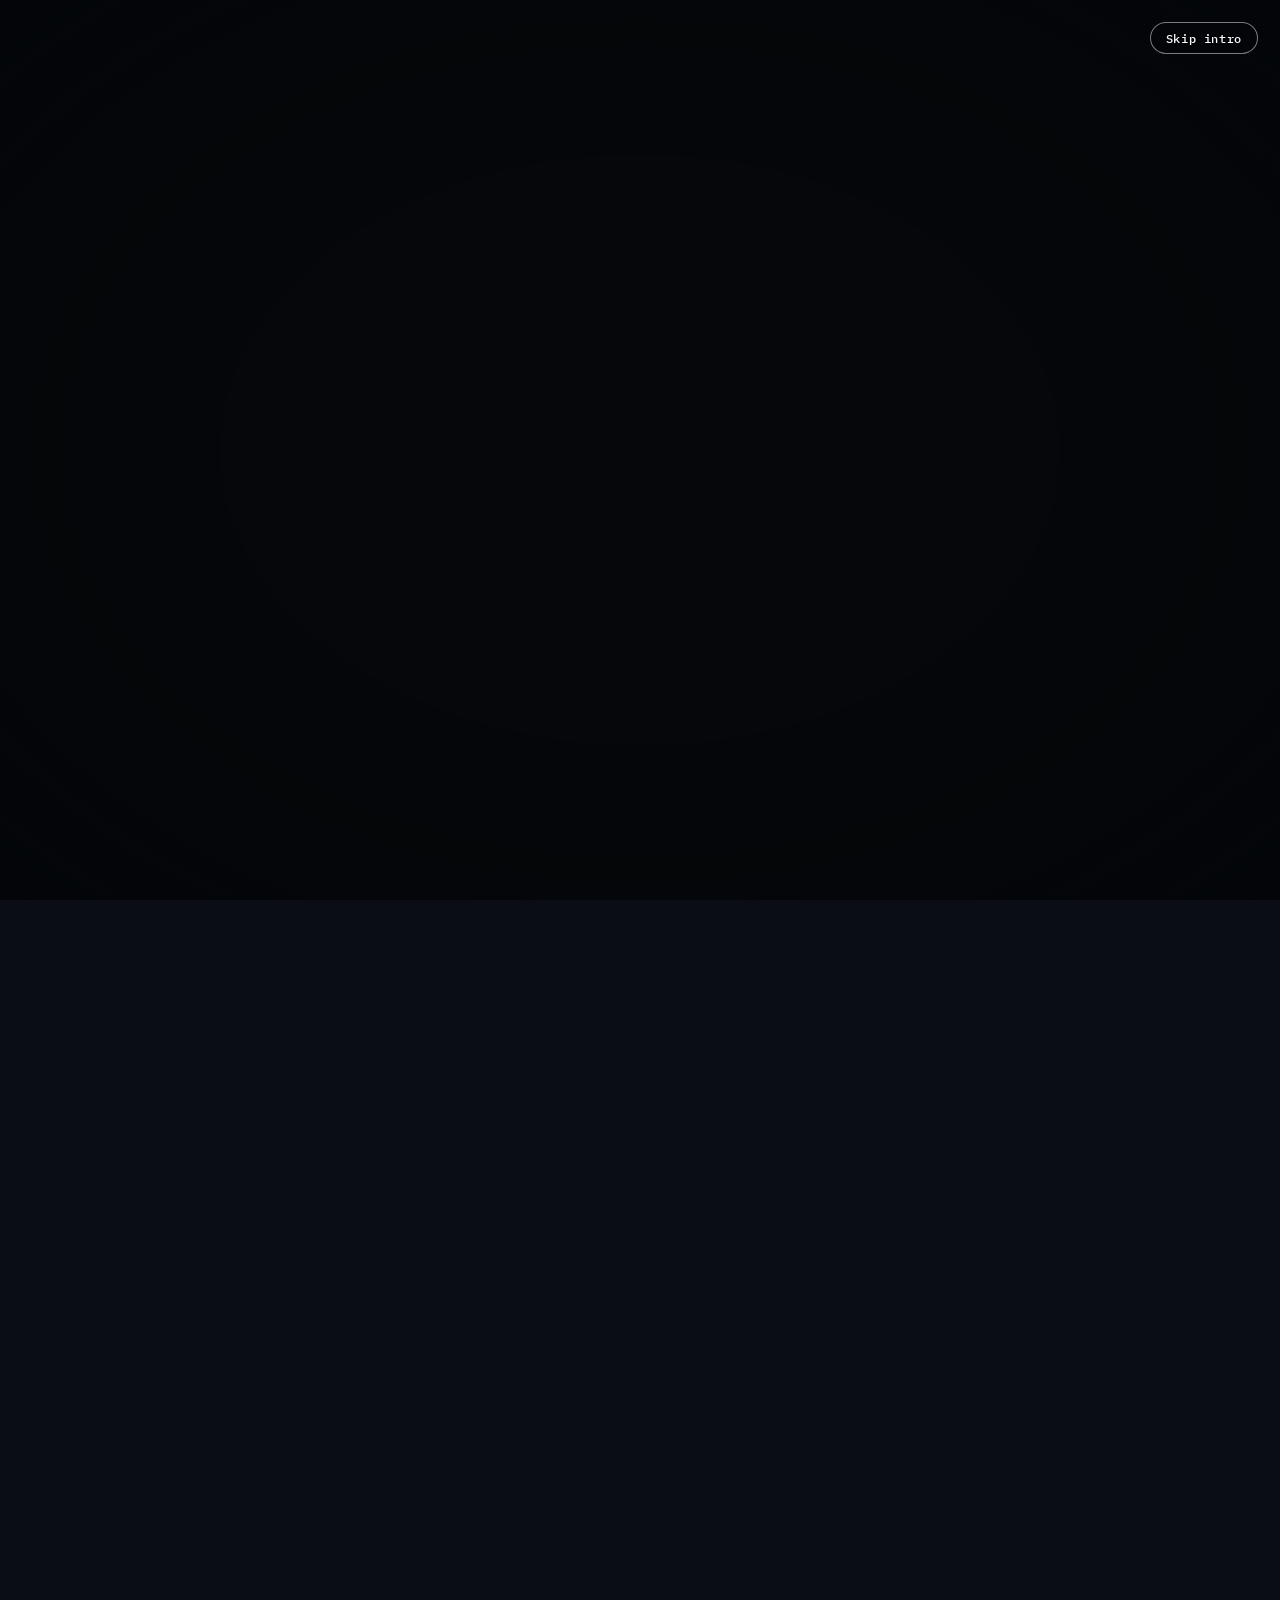
==== commit 4b0fcaea: "Add cinematic first-visit homepage intro Introduce a lightweight campus-image opening sequence with " ====
--- a/index.html
+++ b/index.html
@@ -8,6 +8,22 @@
     <meta name="keywords" content="Zheren Zhang, Zheren Zhang Lab, synthetic biology, evolutionary biology, division of labour, Streptomyces, directed evolution, Queen Mary University of London, QMUL, microbiology">
     <meta name="author" content="Zheren Zhang">
 
+    <!-- Intro visibility is decided before first paint to prevent a flash for returning visitors. -->
+    <script>
+        (() => {
+            const introStorageKey = 'zheren-lab-intro-v4'; // Change this version to show the intro again.
+            const reducedMotion = window.matchMedia('(prefers-reduced-motion: reduce)').matches;
+            let hasSeenIntro = false;
+            try { hasSeenIntro = localStorage.getItem(introStorageKey) === 'seen'; } catch (_) {}
+
+            if (!hasSeenIntro && !reducedMotion) {
+                document.documentElement.classList.add('intro-active');
+            } else if (reducedMotion && !hasSeenIntro) {
+                try { localStorage.setItem(introStorageKey, 'seen'); } catch (_) {}
+            }
+        })();
+    </script>
+
     <!-- Open Graph: controls how the link looks when shared on social media / messaging apps -->
     <meta property="og:title" content="Zheren Zhang Lab | Synthetic & Evolutionary Biology">
     <meta property="og:description" content="Combining synthetic and evolutionary biology to study microbial division of labour — for discovery and biotechnology.">
@@ -17,6 +33,7 @@
     <link rel="preconnect" href="https://fonts.googleapis.com">
     <link rel="preconnect" href="https://fonts.gstatic.com" crossorigin>
     <link href="https://fonts.googleapis.com/css2?family=Space+Grotesk:wght@400;500;600;700&family=IBM+Plex+Mono:wght@400;500&display=swap" rel="stylesheet">
+    <link rel="stylesheet" href="intro.css">
     <style>
         :root {
             --bg:        #0a0e14;
@@ -411,6 +428,16 @@
     </style>
 </head>
 <body>
+
+    <!-- Opening sequence: independent of the homepage structure underneath. -->
+    <div class="site-intro" id="site-intro" role="dialog" aria-label="Opening visual journey" aria-modal="true">
+        <div class="intro-scene" data-intro-scene="1"><img data-src="images/intro/scene-1.webp" alt="Queen Mary University campus" fetchpriority="high"></div>
+        <div class="intro-iris" aria-hidden="true"></div>
+        <div class="intro-blackout" aria-hidden="true"></div>
+        <div class="intro-vignette" aria-hidden="true"></div>
+        <!-- Change skip button text here; its visual styling is in intro.css. -->
+        <button class="intro-skip" id="intro-skip" type="button">Skip intro</button>
+    </div>
 
     <nav>
         <div class="container">
@@ -647,5 +674,7 @@
         </div>
     </footer>
 
+    <script src="intro.js"></script>
+
 </body>
 </html>
--- a/intro.css
+++ b/intro.css
@@ -0,0 +1,137 @@
+/* Homepage opening sequence. Camera paths and timing live in intro.js. */
+html.intro-active,
+html.intro-active body {
+    overflow: hidden;
+}
+
+.site-intro {
+    display: none;
+}
+
+html.intro-active .site-intro {
+    position: fixed;
+    inset: 0;
+    z-index: 1000;
+    display: block;
+    overflow: hidden;
+    background: #05070a;
+    opacity: 1;
+    isolation: isolate;
+    transition: opacity 900ms cubic-bezier(0.4, 0, 0.2, 1);
+}
+
+.site-intro.is-leaving {
+    opacity: 0;
+    pointer-events: none;
+}
+
+/* Homepage handoff: content waits beneath the retained black frame, then fades in
+   while the intro overlay recedes. These rules do not affect returning visitors. */
+html.intro-active body > :not(.site-intro):not(script) {
+    opacity: 0;
+}
+
+html.intro-active.intro-revealing body > :not(.site-intro):not(script) {
+    opacity: 1;
+    transition: opacity var(--intro-homepage-reveal, 700ms) ease;
+}
+
+.intro-scene {
+    position: absolute;
+    inset: 0;
+    overflow: hidden;
+    opacity: 0;
+    background: #05070a;
+    will-change: opacity;
+}
+
+.intro-scene img {
+    width: 100%;
+    height: 100%;
+    display: block;
+    object-fit: cover;
+    object-position: center;
+    transform-origin: 0 0;
+    backface-visibility: hidden;
+    will-change: transform, filter;
+}
+
+/* A soft-edged transparent opening surrounded by an oversized black shadow. */
+.intro-iris {
+    position: absolute;
+    left: 50%;
+    top: 52%;
+    z-index: 3;
+    width: 88vw;
+    height: 54vh;
+    border-radius: 42%;
+    box-shadow: 0 0 38px 22px rgba(5, 7, 10, 0.96), 0 0 0 160vmax #05070a;
+    transform: translate(-50%, -50%) scale(3.2);
+    opacity: 0;
+    filter: blur(8px);
+    pointer-events: none;
+    will-change: transform, opacity;
+}
+
+.intro-blackout {
+    position: absolute;
+    inset: 0;
+    z-index: 4;
+    background: #05070a;
+    opacity: 0;
+    pointer-events: none;
+    will-change: opacity;
+}
+
+.intro-vignette {
+    position: absolute;
+    inset: 0;
+    z-index: 8;
+    pointer-events: none;
+    background: radial-gradient(ellipse at center, transparent 46%, rgba(2, 4, 7, 0.18) 78%, rgba(2, 4, 7, 0.52) 100%);
+}
+
+.intro-skip {
+    position: absolute;
+    right: max(22px, env(safe-area-inset-right));
+    top: max(22px, env(safe-area-inset-top));
+    z-index: 10;
+    border: 1px solid rgba(255, 255, 255, 0.48);
+    border-radius: 999px;
+    padding: 9px 15px;
+    color: #fff;
+    background: rgba(5, 7, 10, 0.4);
+    backdrop-filter: blur(10px);
+    font: 500 0.78rem/1 'IBM Plex Mono', monospace;
+    letter-spacing: 0.05em;
+    cursor: pointer;
+    transition: background 180ms ease, border-color 180ms ease, transform 180ms ease;
+}
+
+.intro-skip:hover,
+.intro-skip:focus-visible {
+    border-color: rgba(255, 255, 255, 0.9);
+    background: rgba(5, 7, 10, 0.68);
+    transform: translateY(-1px);
+    outline: none;
+}
+
+@media (max-width: 640px) {
+    .intro-iris {
+        width: 235vw;
+        height: 48vh;
+    }
+
+    .intro-skip {
+        right: max(16px, env(safe-area-inset-right));
+        top: max(16px, env(safe-area-inset-top));
+    }
+
+    .intro-vignette {
+        background: radial-gradient(ellipse at center, transparent 50%, rgba(2, 4, 7, 0.36) 100%);
+    }
+}
+
+@media (prefers-reduced-motion: reduce) {
+    .site-intro { display: none !important; }
+}
